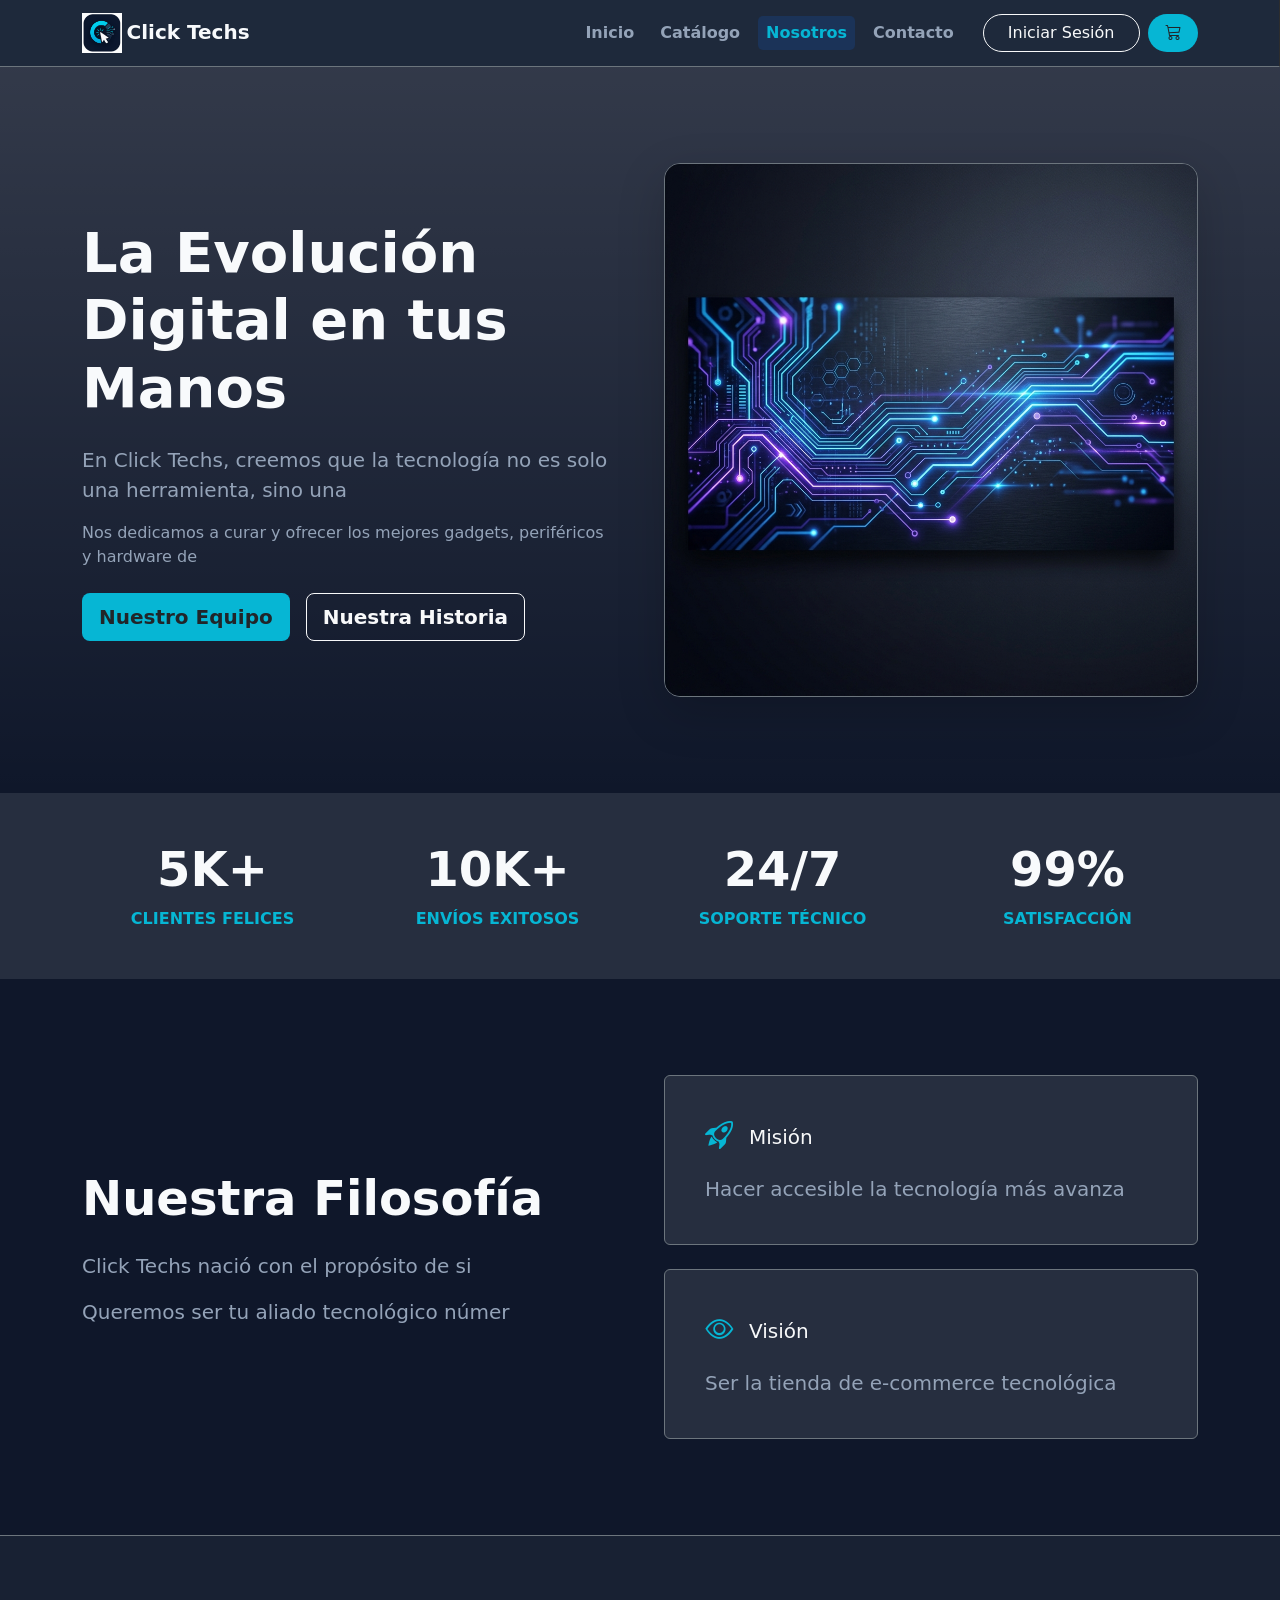
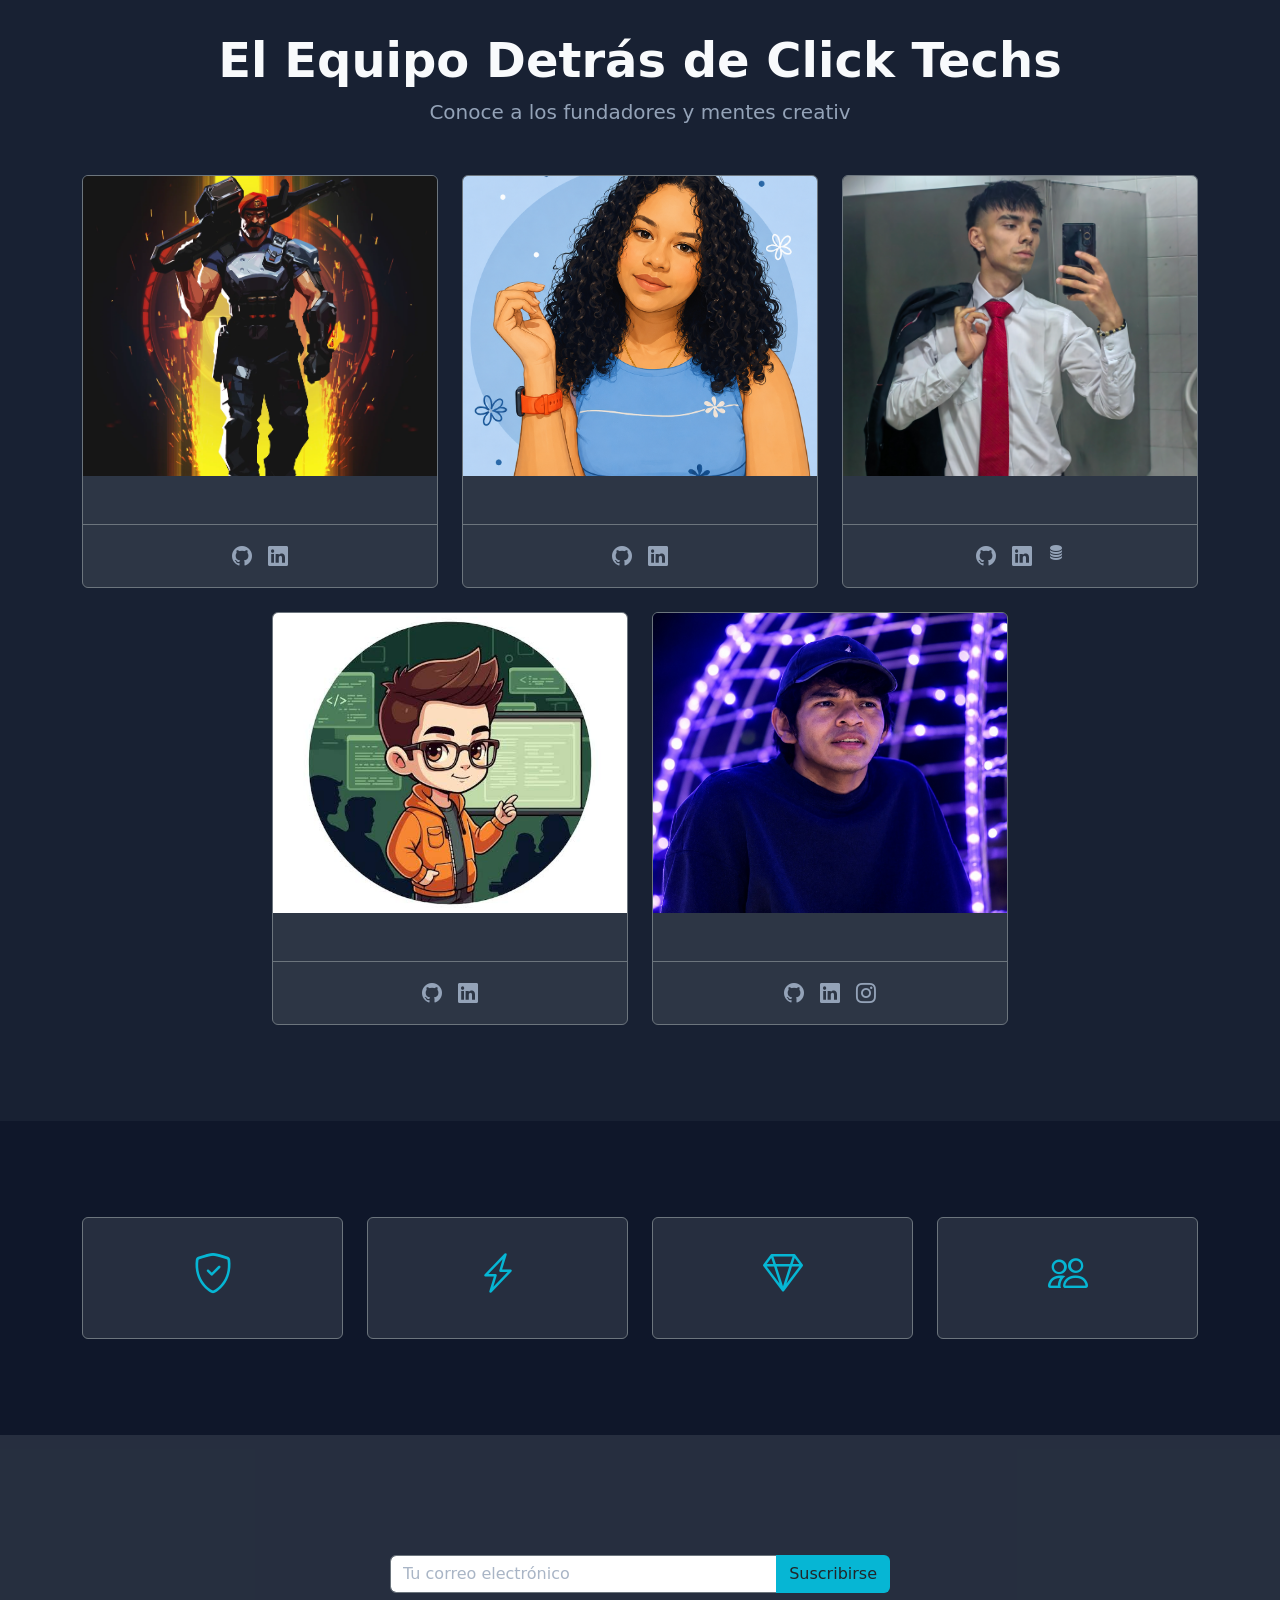
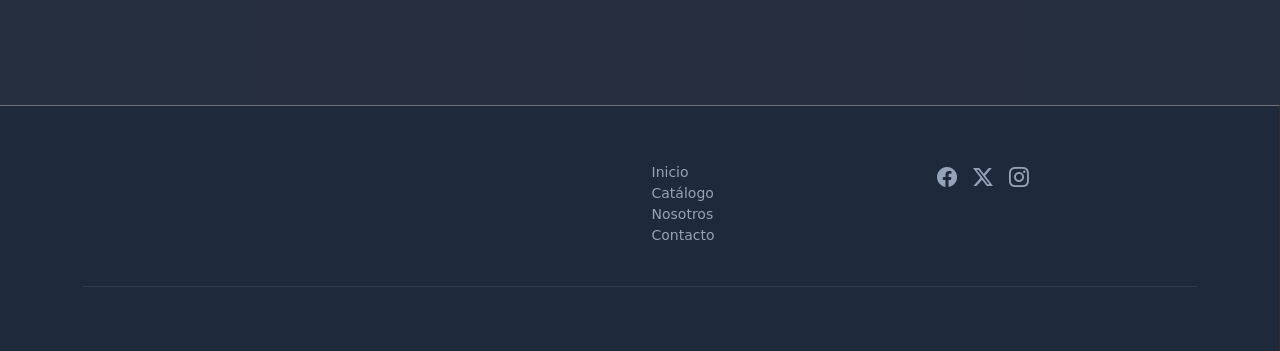
==== html/about/index.html @ bcb23ecb "Merge branch 'main' into sprint-10 and resolve conflicts" ====
<!DOCTYPE html>
<html lang="es">
<head>
  <meta charset="UTF-8">
  <meta name="viewport" content="width=device-width, initial-scale=1.0">
  <title>Nosotros | Click Techs</title>
  

  <link href="https://cdn.jsdelivr.net/npm/bootstrap@5.3.3/dist/css/bootstrap.min.css" rel="stylesheet">
  
  <link href="https://cdn.jsdelivr.net/npm/bootstrap-icons@1.11.3/font/bootstrap-icons.min.css" rel="stylesheet">

  <link rel="stylesheet" href="../../css/styles.css">
  <link rel="icon" type="image/x-icon" href="../../img/icon/icono.ico">
</head>
<body class="d-flex flex-column min-vh-100">

  <nav class="navbar navbar-custom navbar-expand-lg border-bottom border-secondary sticky-top">
    <div class="container">
      <a class="navbar-brand fw-bold text-color-principal" href="../home/index.html">
        <img src="../../img/icono.png" alt="icono_sin_fondo" class="nav_icon">Click Techs
      </a>
      <button class="navbar-toggler bg-resaltar text-color-secundario" type="button" data-bs-toggle="collapse" data-bs-target="#navbarNav" aria-controls="navbarNav" aria-expanded="false" aria-label="Toggle navigation">
        <i class="bi bi-list text-white fs-1"></i>
        <!-- <span class="navbar-toggler-icon"></span> -->
      </button>
      <div class="collapse navbar-collapse" id="navbarNav">
        <ul class="navbar-nav ms-auto mb-2 mb-lg-0">
          <li class="nav-item">
            <a class="nav-link fw-bold " href="../home/index.html">Inicio</a>
          </li>
          <li class="nav-item">
            <a class="nav-link fw-bold " href="../catalogo/index.html">Catálogo</a>
          </li>
          <li class="nav-item">
            <a class="nav-link fw-bold  active" aria-current="page" href="../about/index.html">Nosotros</a>
          </li>
          <li class="nav-item">
            <a class="nav-link fw-bold " href="../contact/index.html">Contacto</a>
          </li>
        </ul>
        <div class="d-flex ms-lg-3">
          <a href="../login/index.html" class="btn btn-outline-light rounded-pill px-4 me-2">Iniciar Sesión</a>
          <a href="../catalogo/index.html" class="btn bg-resaltar fw-bold rounded-pill px-3" aria-label="Carrito de compras" title="Catálogo"><i class="bi bi-cart3"></i></a>
        </div>
      </div>
    </div>
  </nav>
  <section class="py-5 bg-secundario bg-gradient">
    <div class="container my-5">
      <div class="row align-items-center g-5">
        <div class="col-lg-6">
          <h1 class="display-4 fw-bold mb-4">La Evolución Digital en tus Manos</h1>
          <p class="lead text-color-alternativo">En Click Techs, creemos que la tecnología no es solo una herramienta, sino una forma de impulsar tu potencial al máximo.</p>
          <p class="text-color-alternativo">Nos dedicamos a curar y ofrecer los mejores gadgets, periféricos y hardware de alto rendimiento para que cada clic cuente.</p>
          <div class="d-flex gap-3 mt-4">
            <a href="#equipo" class="btn bg-resaltar btn-lg fw-semibold">Nuestro Equipo</a>
            <a href="#historia" class="btn btn-outline-light btn-lg fw-semibold">Nuestra Historia</a>
          </div>
        </div>
        <div class="col-lg-6">
          <img src="../../img/hero.png" alt="Click Techs Banner" class="img-fluid rounded-4 shadow-lg border border-secondary">
        </div>
      </div>
    </div>
  </section>
  <section class="py-5 bg-secondary bg-opacity-25 border-y border-secondary">
    <div class="container">
      <div class="row g-4 text-center">
        <div class="col-6 col-md-3">
          <h2 class="fw-bold display-5">5K+</h2>
          <p class="text-color-resaltar fw-semibold text-uppercase mb-0">Clientes Felices</p>
        </div>
        <div class="col-6 col-md-3">
          <h2 class="fw-bold display-5">10K+</h2>
          <p class="text-color-resaltar fw-semibold text-uppercase mb-0">Envíos Exitosos</p>
        </div>
        <div class="col-6 col-md-3">
          <h2 class="fw-bold display-5">24/7</h2>
          <p class="text-color-resaltar fw-semibold text-uppercase mb-0">Soporte Técnico</p>
        </div>
        <div class="col-6 col-md-3">
          <h2 class="fw-bold display-5">99%</h2>
          <p class="text-color-resaltar fw-semibold text-uppercase mb-0">Satisfacción</p>
        </div>
      </div>
    </div>
  </section>
  <section id="historia" class="py-5">
    <div class="container my-5">
      <div class="row g-5 align-items-center">
        <div class="col-lg-6">
          <h2 class="display-5 fw-bold mb-4">Nuestra Filosofía</h2>
          <p class="text-color-alternativo fs-5">Click Techs nació con el propósito de simplificar la búsqueda de gadgets y periféricos de alto nivel. Analizamos, testeamos y seleccionamos cada uno de los productos de nuestro catálogo para asegurar que cumplan con los estándares que un verdadero entusiasta de la tecnología merece.</p>
          <p class="text-color-alternativo fs-5">Queremos ser tu aliado tecnológico número uno, trayéndote las innovaciones más recientes directamente a tu puerta.</p>
        </div>
        <div class="col-lg-6">
          <div class="row g-4">
            <div class="col-12">
              <div class="card bg-secondary bg-opacity-25 text-light border-secondary p-4">
                <div class="card-body">
                  <div class="d-flex align-items-center mb-3">
                    <i class="bi bi-rocket-takeoff text-color-resaltar fs-3 me-3"></i>
                    <h3 class="card-title h5 mb-0">Misión</h3>
                  </div>
                  <p class="card-text text-color-alternativo fs-5">Hacer accesible la tecnología más avanzada y de alto rendimiento a todos los creadores, entusiastas y profesionales del entorno digital, garantizando calidad excepcional.</p>
                </div>
              </div>
            </div>
            <div class="col-12">
              <div class="card bg-secondary bg-opacity-25 text-light border-secondary p-4">
                <div class="card-body">
                  <div class="d-flex align-items-center mb-3">
                    <i class="bi bi-eye text-color-resaltar fs-3 me-3"></i>
                    <h3 class="card-title h5 mb-0">Visión</h3>
                  </div>
                  <p class="card-text text-color-alternativo fs-5">Ser la tienda de e-commerce tecnológica líder en innovación, reconocida por nuestra curaduría de productos premium y un excelente servicio al cliente.</p>
                </div>
              </div>
            </div>
          </div>
        </div>
      </div>
    </div>
  </section>
  <section id="equipo" class="py-5 bg-secondary bg-opacity-10 border-top border-secondary">
    <div class="container my-5">
      <div class="text-center mb-5">
        <h2 class="display-5 fw-bold">El Equipo Detrás de Click Techs</h2>
        <p class="text-color-alternativo fs-5">Conoce a los fundadores y mentes creativas del proyecto.</p>
      </div>

      <div class="row g-4 justify-content-center">
        <div class="col-md-4">
          <div class="card bg-secondary bg-opacity-25 text-light border-secondary h-100 text-center">
            <img src="../../img/brim.webp" alt="Luis Guillermo Imbachi" class="card-img-top img-fluid" style="height: 300px; object-fit: cover;">
            <div class="card-body">
              <h3 class="card-title h5 fw-bold">Luis Guillermo Imbachi</h3>
              <p class="card-text text-color-resaltar text-uppercase small fw-semibold">FUNDADOR</p>
              <p class="card-text text-color-alternativo">Desarrollador Full Stack apasionado por el hardware de alto rendimiento y la creación de experiencias web fluidas y optimizadas.</p>
            </div>
            <div class="card-footer border-secondary bg-transparent py-3">
              <div class="d-flex justify-content-center gap-3">
                <a target="_blank" href="https://github.com/Luis2612" class="text-color-alternativo"><i class="bi bi-github fs-5"></i></a>
                <a target="_blank" href="https://www.linkedin.com/in/luis-imbachi" class="text-color-alternativo"><i class="bi bi-linkedin fs-5"></i></a>
              </div>
            </div>
          </div>
        </div>
        <div class="col-md-4">
          <div class="card bg-secondary bg-opacity-25 text-light border-secondary h-100 text-center">
            <img src="../../img/lina-gallardo-img.png" alt="Lina Gallardo Desarrolladora" class="card-img-top img-fluid" style="height: 300px; object-fit: cover;">
            <div class="card-body">
              <h3 class="card-title h5 fw-bold">Lina Gallardo Corrales</h3>
              <p class="card-text text-color-resaltar text-uppercase small fw-semibold">FUNDADOR</p>
              <p class="card-text text-color-alternativo">Ingeniera de Sistemas especializada en desarrollo Backend, apasionada por crear soluciones que generen impacto.</p>
            </div>
            <div class="card-footer border-secondary bg-transparent py-3">
              <div class="d-flex justify-content-center gap-3">
                <a target="_blank" href="https://github.com/linamgallardoc3-spec" class="text-color-alternativo"><i class="bi bi-github fs-5"></i></a>
                <a target="_blank" href="https://www.linkedin.com/in/lina-maria-gallardo-corrales-ing-sistemas/" class="text-color-alternativo"><i class="bi bi-linkedin fs-5"></i></a>
              </div>
            </div>
          </div>
        </div>
        <div class="col-md-4 justify-content-center">
            <div
              class="card bg-secondary bg-opacity-25 text-light border-secondary h-100 text-center"
            >
              <img
                src="../../img/julinene.jpg"
                alt="Julian Santiago Gonzalez Malpica"
                class="card-img-top img-fluid"
                style="height: 300px; object-fit: cover"
              />
              <div class="card-body">
                <h3 class="card-title h5 fw-bold">
                  Julian Santiago Gonzalez Malpica
                </h3>
                <p
                  class="card-text text-color-resaltar text-uppercase small fw-semibold"
                >
                  FUNDADOR
                </p>
                <p class="card-text text-color-alternativo">
                  Ingeniero con enfasis en ciencias de Computacion.
                </p>
              </div>

              <div class="card-footer border-secondary bg-transparent py-3">
                <div class="d-flex justify-content-center gap-3">
                  <a
                    target="_blank" href="https://github.com/julian-up"
                    class="text-color-alternativo"
                    target="_blank"
                    ><i class="bi bi-github fs-5"></i
                  ></a>
                  <a
                    target="_blank" href="https://www.linkedin.com/in/julian-santiago-gonzalez-malpica-99852b300/"
                    class="text-color-alternativo"
                    target="_blank"
                    ><i class="bi bi-linkedin fs-5"></i
                  ></a>
                  <a
                    target="_blank" href="https://rpubs.com/JulianMalpica"
                    class="text-color-alternativo"
                    target="_blank"
                    ><i class="bi bi-database-fill"></i
                  ></a>
                </div>
              </div>
            </div>
          </div>
        <div class="col-md-4">
          <div class="card bg-secondary bg-opacity-25 text-light border-secondary h-100 text-center">
            <img src="../../img/diego-fonseca.jpg" alt="Diego Ivan Fonseca Conde" class="card-img-top img-fluid" style="height: 300px; object-fit: cover;">
            <div class="card-body">
              <h3 class="card-title h5 fw-bold">Diego Ivan Fonseca Conde</h3>
              <p class="card-text text-color-resaltar text-uppercase small fw-semibold">FUNDADOR</p>
              <p class="card-text text-color-alternativo">Desarrollador Backend Java especializado en software de alta calidad con sólida base en Python y tecnologías web. Destaco por mi enfoque colaborativo, comunicación efectiva y orientación a resultados.</p>
            </div>
            <div class="card-footer border-secondary bg-transparent py-3">
              <div class="d-flex justify-content-center gap-3">
                <a target="_blank" href="https://difctechnology.github.io/diego-fonseca-portafolio/" class="text-color-alternativo"><i class="bi bi-github fs-5"></i></a>
                <a target="_blank" href="https://www.linkedin.com/in/diego-fonseca-backend-developer" class="text-color-alternativo"><i class="bi bi-linkedin fs-5"></i></a>
              </div>
            </div>
          </div>
        </div>
        <div class="col-md-4">
          <div class="card bg-secondary bg-opacity-25 text-light border-secondary h-100 text-center">
            <img src="../../img/ManuelFr.jpeg" alt="Manuel Caballero Escobar" class="card-img-top img-fluid" style="height: 300px; object-fit: cover;">
            <div class="card-body">
              <h3 class="card-title h5 fw-bold">Manuel F. Caballero Escobar</h3>
              <p class="card-text text-color-resaltar text-uppercase small fw-semibold">FUNDADOR</p>
              <p class="card-text text-color-alternativo">Full Stack Developer apasionado por construir productos completos, desde la base de datos hasta el último pixel en pantalla. Me gusta resolver problemas y aprender tecnologías nuevas.</p>
            </div>
            <div class="card-footer border-secondary bg-transparent py-3">
              <div class="d-flex justify-content-center gap-3">
                <a target="_blank" href="https://github.com/manuelcaballero-dev" class="text-color-alternativo"><i class="bi bi-github fs-5"></i></a>
                <a target="_blank" href="https://www.linkedin.com/in/manuel-caballero-fullstack-developer/" class="text-color-alternativo"><i class="bi bi-linkedin fs-5"></i></a>
                <a target="_blank" href="https://www.instagram.com/manuelcaballero_autor" class="text-color-alternativo"><i class="bi bi-instagram fs-5"></i></a>
              </div>
            </div>
          </div>
        </div>
      </div>
    </div>
  </section>
  <section class="py-5">
    <div class="container my-5">
      <div class="text-center mb-5">
        <h2 class="display-5 fw-bold">Nuestros Valores</h2>
        <p class="text-color-alternativo">Los principios que guían cada uno de nuestros envíos y decisiones.</p>
      </div>
      <div class="row g-4">
        <div class="col-md-3 col-sm-6">
          <div class="card bg-secondary bg-opacity-25 text-light border-secondary text-center p-3 h-100">
            <div class="card-body">
              <i class="bi bi-shield-check text-color-resaltar display-6 mb-3"></i>
              <h4 class="card-title h5">Integridad</h4>
              <p class="card-text text-color-alternativo small">Transparencia absoluta en descripciones, stock y transacciones.</p>
            </div>
          </div>
        </div>
        <div class="col-md-3 col-sm-6">
          <div class="card bg-secondary bg-opacity-25 text-light border-secondary text-center p-3 h-100">
            <div class="card-body">
              <i class="bi bi-lightning-charge text-color-resaltar display-6 mb-3"></i>
              <h4 class="card-title h5">Innovación</h4>
              <p class="card-text text-color-alternativo small">Búsqueda constante de las últimas tendencias mundiales.</p>
            </div>
          </div>
        </div>
        <div class="col-md-3 col-sm-6">
          <div class="card bg-secondary bg-opacity-25 text-light border-secondary text-center p-3 h-100">
            <div class="card-body">
              <i class="bi bi-gem text-color-resaltar display-6 mb-3"></i>
              <h4 class="card-title h5">Calidad</h4>
              <p class="card-text text-color-alternativo small">Productos certificados con rendimiento garantizado.</p>
            </div>
          </div>
        </div>
        <div class="col-md-3 col-sm-6">
          <div class="card bg-secondary bg-opacity-25 text-light border-secondary text-center p-3 h-100">
            <div class="card-body">
              <i class="bi bi-people text-color-resaltar display-6 mb-3"></i>
              <h4 class="card-title h5">Comunidad</h4>
              <p class="card-text text-color-alternativo small">Conectamos y crecemos escuchando a nuestros usuarios.</p>
            </div>
          </div>
        </div>
      </div>
    </div>
  </section>
  <section id="contacto" class="py-5 bg-secondary bg-opacity-25">
    <div class="container my-5 text-center">
      <div class="row justify-content-center">
        <div class="col-lg-8">
          <h2 class="display-5 fw-bold mb-3">Únete al Club Click Techs</h2>
          <p class="lead text-color-alternativo mb-4">Suscríbete a nuestro boletín para recibir noticias sobre lanzamientos y promociones exclusivas.</p>
          <div class="input-group mb-3 mx-auto" style="max-width: 500px;">
            <input type="email" class="form-control bg-ternary border-secondary" placeholder="Tu correo electrónico" aria-label="Tu correo electrónico">
            <button class="btn bg-resaltar" type="button">Suscribirse</button>
          </div>
        </div>
      </div>
    </div>
  </section>
  <footer class="footer footer-custom text-color-alternativo py-5 border-top border-secondary mt-auto">
    <div class="container">
      <div class="row g-4 mb-4">
        <div class="col-md-6">
          <h5 class="text-color-resaltar fw-bold">Click Techs</h5>
          <p class="small text-color-alternativo">Tu destino definitivo para periféricos y gadgets de alto rendimiento. Diseñado para potenciar tu vida digital.</p>
        </div>
        <div class="col-md-3">
          <h5 class="text-color-resaltar fw-bold">Enlaces Rápidos</h5>
          <ul class="list-unstyled small">
            <li><a href="../home/index.html" class="text-color-alternativo text-decoration-none">Inicio</a></li>
            <li><a href="../catalogo/index.html" class="text-color-alternativo text-decoration-none">Catálogo</a></li>
            <li><a href="../about/index.html" class="text-color-alternativo text-decoration-none">Nosotros</a></li>
            <li><a href="../contact/index.html" class="text-color-alternativo text-decoration-none">Contacto</a></li>
          </ul>
        </div>
        <div class="col-md-3">
          <h5 class="text-color-resaltar fw-bold">Redes Sociales</h5>
          <div class="d-flex gap-3 mt-2">
            <a href="#" class="text-color-alternativo"><i class="bi bi-facebook fs-5"></i></a>
            <a href="#" class="text-color-alternativo"><i class="bi bi-twitter-x fs-5"></i></a>
            <a href="#" class="text-color-alternativo"><i class="bi bi-instagram fs-5"></i></a>
          </div>
        </div>
      </div>
      <hr class="border-secondary">
      <div class="row align-items-center">
        <div class="col-md-6 text-center text-md-start">
          <p class="small mb-0">&copy; 2026 Click Techs. Todos los derechos reservados.</p>
        </div>
        <div class="col-md-6 text-center text-md-end">
          <p class="small mb-0">Desarrollado por Luis Guillermo Imbachi Peña, Lina Gallardo Corrales, Julian Santiago Gonzalez Malpica, Diego Ivan Fonseca Conde y Manuel F. Caballero Escobar</p>
        </div>
      </div>
    </div>
  </footer>
  <script src="https://cdn.jsdelivr.net/npm/bootstrap@5.3.3/dist/js/bootstrap.bundle.min.js"></script>
  <script src="../../js/script.js"></script>
</body>
</html>
---- css/styles.css ----
*{
    box-sizing: border-box;
    margin: 0;
    padding: 0;
}

body{
    background: #0F172A !important;
    color: #F8FAFC !important;
}

.nav_icon {
    max-width: 40px;
    margin-right: 5px;
}

.form-control:focus, .form-select:focus {
  border-color: #00f2fe;
  box-shadow: 0 0 10px rgba(0, 242, 254, 0.25);
  background-color: #0b0b0b !important;
}

.auth-card {
  background: rgba(0, 0, 0, 0.6);
  backdrop-filter: blur(10px);
  border: 1px solid rgba(255, 255, 255, 0.1);
}

.auth-card a:hover {
  text-decoration: underline !important;
}

.auth-link {
  cursor: pointer;
  position: relative;
  z-index: 5;
}

.navbar-custom, .footer-custom{
    background: #1E293B !important;
    border-right: 1px solid #2d2d2d !important;
}
.navbar-custom .nav-link{
    color: #94A3B8;
    margin: 5px;
    padding: 5px;
    border-radius: 5px;
    transition: all 0.2s ease;
}

.navbar-custom .nav-link:hover,
.navbar-custom .nav-link.active{
    color: #F8FAFC;
    background: rgba(13, 110, 253, 0.15);
}

.navbar-custom .nav-link.active{
    color: #06B6D4;
}

/* //Color de texto resaltado */

.text-color-resaltar{
    color: #06b6d4 !important;
}
.text-color-alternativo{
    color: #94a3b8 !important;
}
.text-color-principal{
    color: #f8fafc !important;
}
.text-color-secundario{
    color: #1E293B !important;
}
/* Cambiar el color de fondo del input buscar */
input[type="text"]::placeholder,
input[type="number"]::placeholder,
input[type="email"]::placeholder,
textarea::placeholder{
    color: #94A3B8 !important;
    opacity: 0.8 !important;
}

/*cambiar color de fondo inputs*/

.bg-secundario{
    background-color: #0F172A !important;
}
.bg-secundario-suave{
    background-color: #1E293B !important;
}
.bg-resaltar{
    background-color: #06B6D4 !important;
}

/* Tarjetas de producto - Tienda */

.card-producto {
    background: #1E293B;
    border: 1px solid #2d2d2d;
    transition: transform 0.3s ease, border-color 0.3s ease, box-shadow 0.3s ease;
}

.card-producto:hover {
    transform: translateY(-6px);
    border-color: #06B6D4;
    box-shadow: 0 8px 25px rgba(6, 182, 212, 0.15);
}

.card-producto .card-body {
    background: #1E293B;
    padding: 1rem;
}

.card-producto .card-img-top {
    background-color: #F8FAFC;
    border-bottom: 1px solid #2d2d2d;
    padding: 5px;
    object-fit: contain !important;
}

#filtroCategorias .btn.active {
    background: #06B6D4;
    border-color: #06B6D4;
    color: #fff;
}

#filtroCategorias .btn:hover:not(.active) {
    background: rgba(6, 182, 212, 0.15);
    border-color: #06B6D4;
    color: #06B6D4;
}
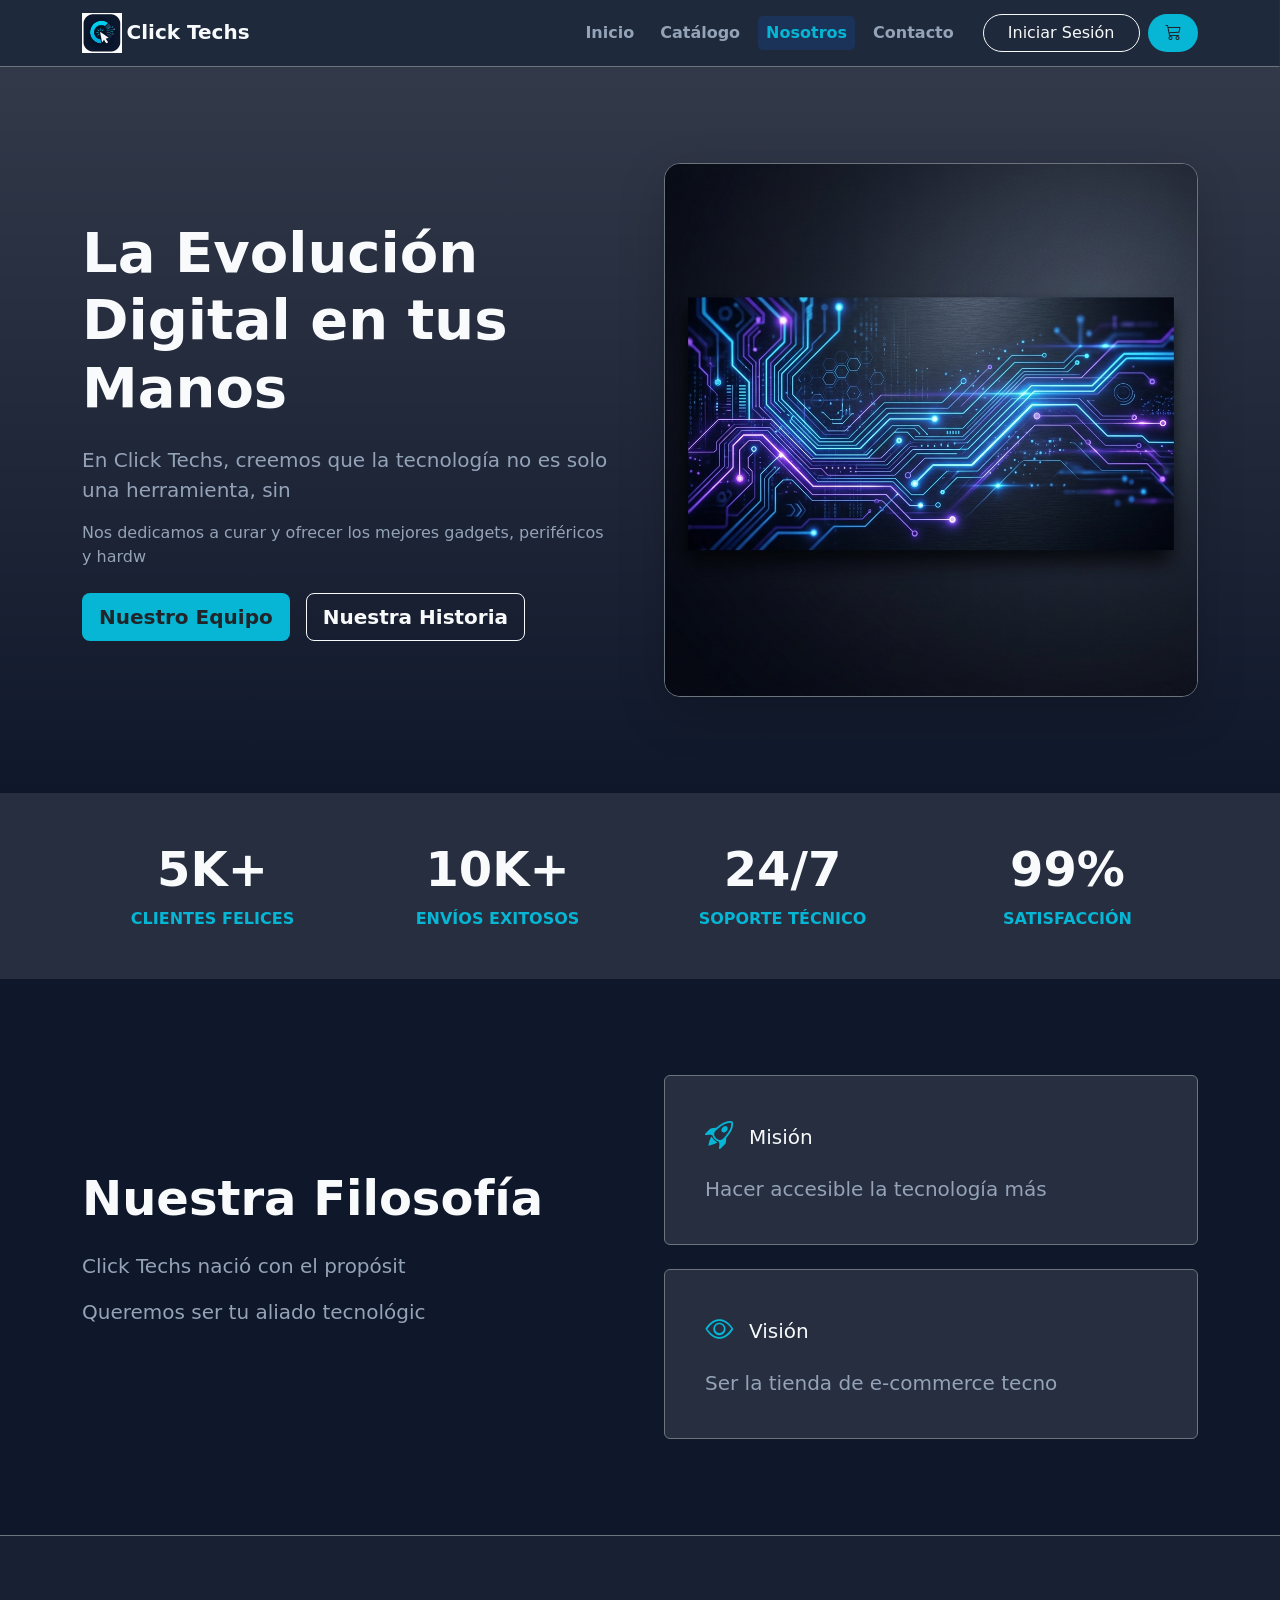
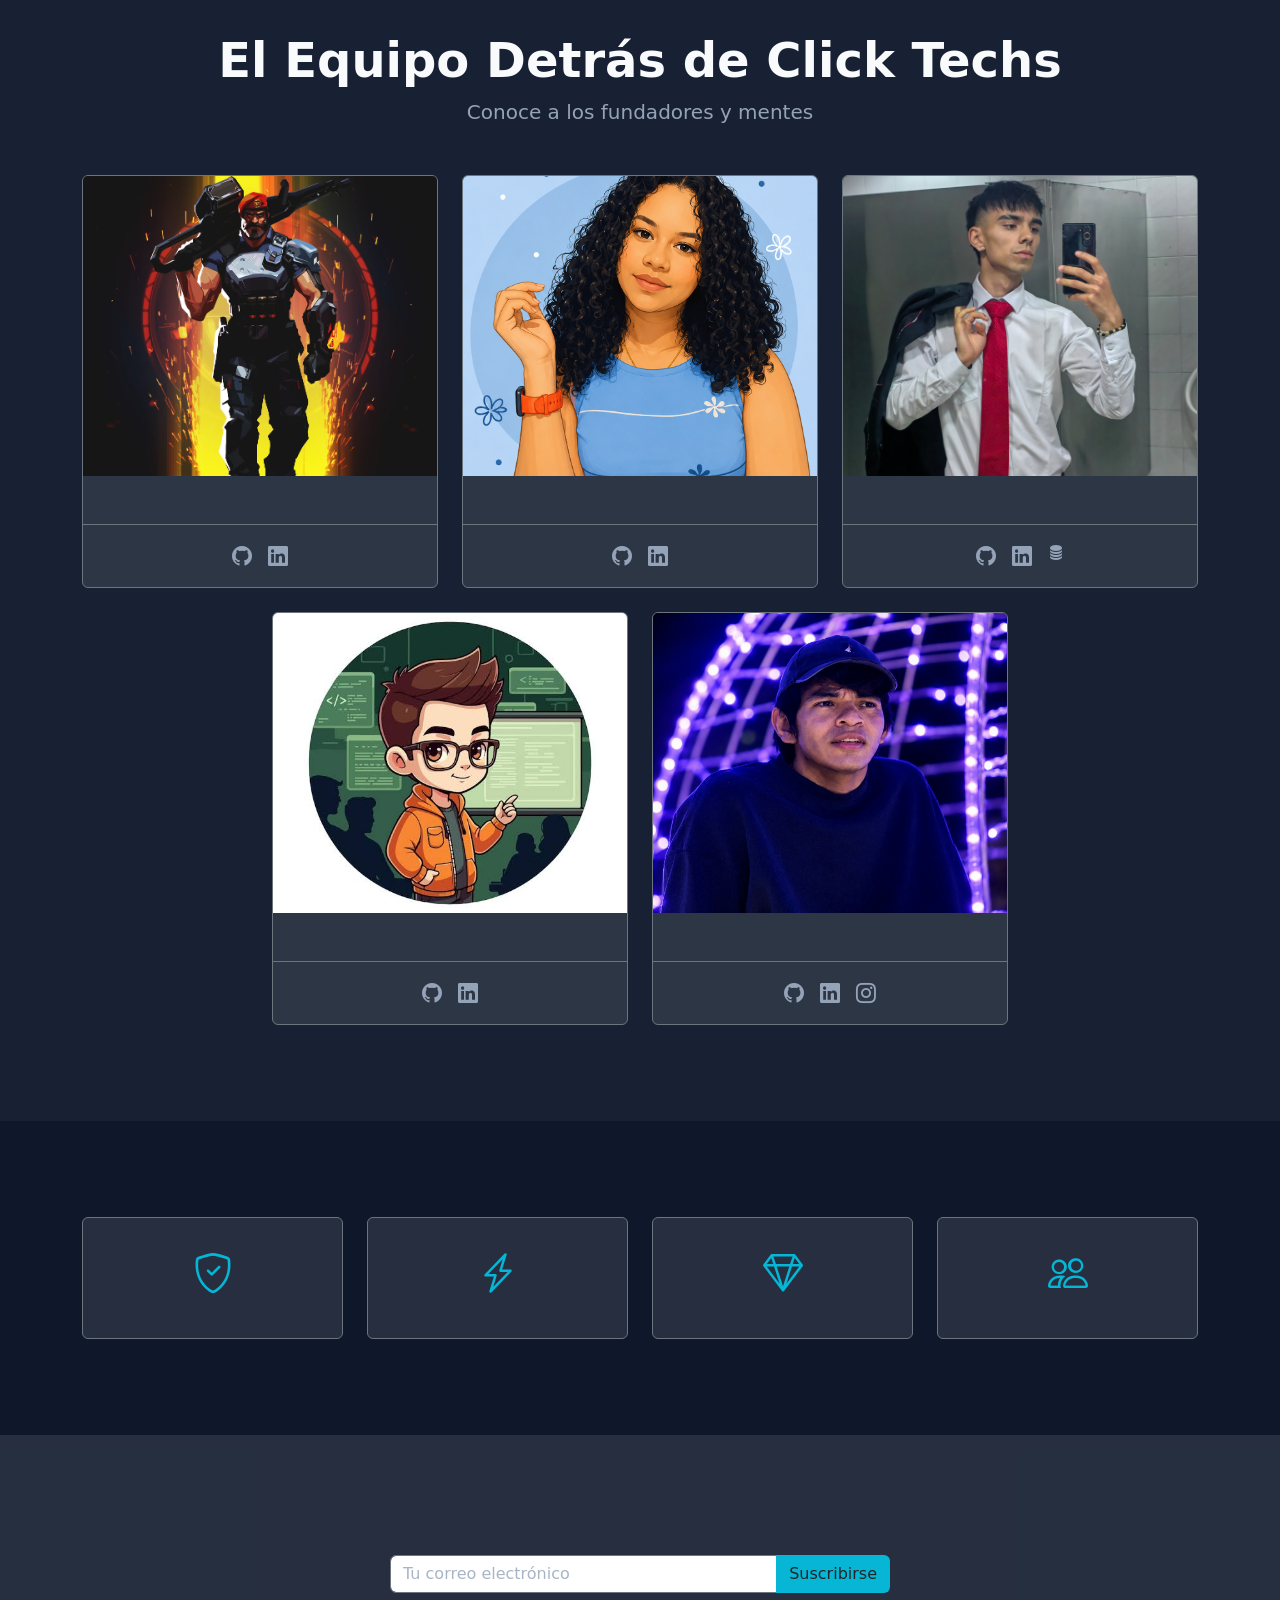
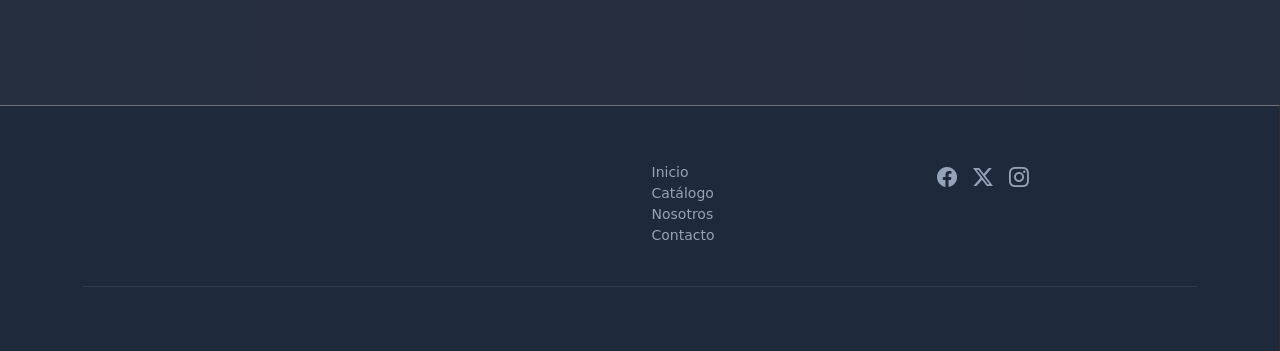
==== commit 37462245: "Merge branch 'lina' into sprint-10 and resolve navbar conflicts" ====
--- a/html/about/index.html
+++ b/html/about/index.html
@@ -41,7 +41,7 @@
         </ul>
         <div class="d-flex ms-lg-3">
           <a href="../login/index.html" class="btn btn-outline-light rounded-pill px-4 me-2">Iniciar Sesión</a>
-          <a href="../catalogo/index.html" class="btn bg-resaltar fw-bold rounded-pill px-3" aria-label="Carrito de compras" title="Catálogo"><i class="bi bi-cart3"></i></a>
+          <a href="#" class="btn bg-resaltar fw-bold rounded-pill px-3 position-relative" onclick="abrirCarrito(); return false;" aria-label="Carrito de compras" title="Carrito"><i class="bi bi-cart3"></i><span class="badge-carrito position-absolute top-0 start-100 translate-middle badge rounded-pill bg-danger d-none">0</span></a>
         </div>
       </div>
     </div>
@@ -344,6 +344,8 @@
     </div>
   </footer>
   <script src="https://cdn.jsdelivr.net/npm/bootstrap@5.3.3/dist/js/bootstrap.bundle.min.js"></script>
+  <script src="../../data/productos.js"></script>
+  <script src="../../js/carrito.js"></script>
   <script src="../../js/script.js"></script>
 </body>
 </html>
--- a/css/styles.css
+++ b/css/styles.css
@@ -130,3 +130,112 @@
     border-color: #06B6D4;
     color: #06B6D4;
 }
+
+.offcanvas-carrito {
+    background: #1E293B !important;
+    border-left: 1px solid #2d2d2d !important;
+    max-width: 420px;
+    width: 100%;
+}
+
+.offcanvas-carrito .offcanvas-header {
+    background: #0F172A;
+    padding: 1.1rem 1.25rem;
+}
+
+.carrito-item {
+    padding: 1rem 1.25rem;
+    border-bottom: 1px solid rgba(45, 45, 45, 0.6);
+    transition: background 0.2s ease;
+}
+
+.carrito-item:hover {
+    background: rgba(6, 182, 212, 0.04);
+}
+
+.carrito-item-img {
+    width: 58px;
+    height: 58px;
+    object-fit: cover;
+    border-radius: 10px;
+    background: #F8FAFC;
+    border: 1px solid #2d2d2d;
+    flex-shrink: 0;
+}
+
+.carrito-item-img-placeholder {
+    display: flex;
+    align-items: center;
+    justify-content: center;
+    background: #0F172A;
+}
+
+.controles-cantidad {
+    display: flex;
+    align-items: center;
+    border: 1px solid #2d2d2d;
+    border-radius: 8px;
+    overflow: hidden;
+}
+
+.controles-cantidad button {
+    background: transparent;
+    border: none;
+    color: #06B6D4;
+    padding: 3px 10px;
+    font-size: 1rem;
+    cursor: pointer;
+    transition: background 0.2s ease;
+    line-height: 1;
+}
+
+.controles-cantidad button:hover {
+    background: rgba(6, 182, 212, 0.18);
+}
+
+.controles-cantidad span {
+    color: #F8FAFC;
+    padding: 3px 12px;
+    font-weight: 600;
+    min-width: 32px;
+    text-align: center;
+    border-left: 1px solid #2d2d2d;
+    border-right: 1px solid #2d2d2d;
+    font-size: 0.9rem;
+}
+
+.carrito-footer {
+    background: #0F172A;
+    border-top: 1px solid #2d2d2d;
+    padding: 1.1rem 1.25rem;
+}
+
+.carrito-vacio {
+    display: flex;
+    flex-direction: column;
+    align-items: center;
+    justify-content: center;
+    height: 100%;
+    padding: 2.5rem 1.5rem;
+}
+
+.toast-carrito-container {
+    position: fixed;
+    top: 1rem;
+    right: 1rem;
+    z-index: 1090;
+}
+
+@keyframes pulseBadge {
+    0% { transform: translate(-50%, -50%) scale(1); }
+    50% { transform: translate(-50%, -50%) scale(1.35); }
+    100% { transform: translate(-50%, -50%) scale(1); }
+}
+
+.badge-carrito.pulse-badge {
+    animation: pulseBadge 0.35s ease;
+}
+
+.bg-white-img {
+    background: white;
+}
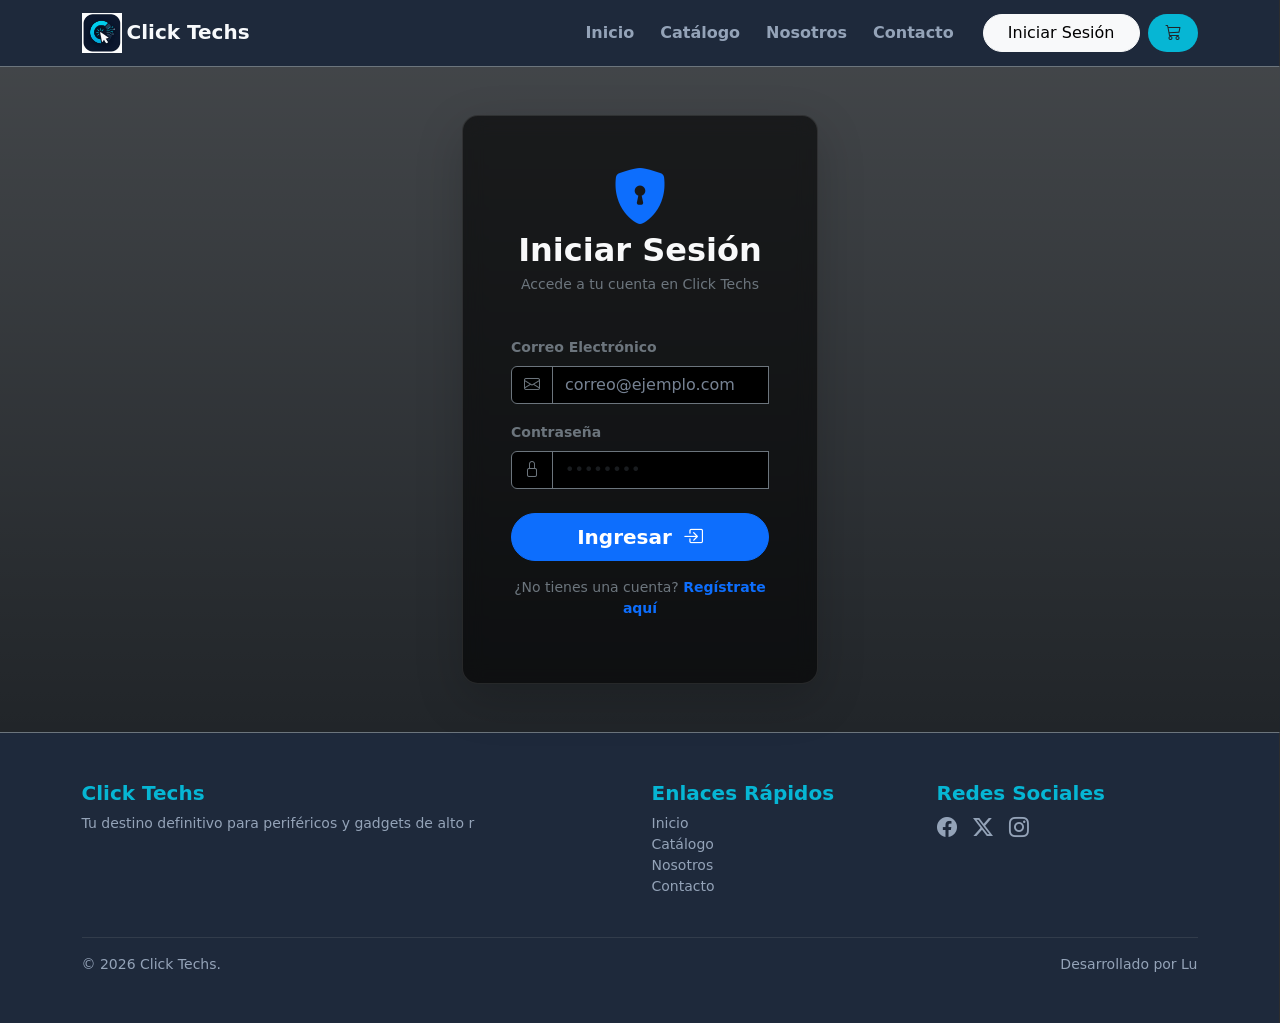
==== commit e3e0b9ed: "Integrate login and register authentication with LocalStorage and unified page routing" ====
--- a/html/about/index.html
+++ b/html/about/index.html
@@ -40,7 +40,7 @@
           </li>
         </ul>
         <div class="d-flex ms-lg-3">
-          <a href="../login/index.html" class="btn btn-outline-light rounded-pill px-4 me-2">Iniciar Sesión</a>
+          <a href="../login/index.html" id="inicioSesion" class="btn btn-outline-light rounded-pill px-4 me-2">Iniciar Sesión</a>
           <a href="#" class="btn bg-resaltar fw-bold rounded-pill px-3 position-relative" onclick="abrirCarrito(); return false;" aria-label="Carrito de compras" title="Carrito"><i class="bi bi-cart3"></i><span class="badge-carrito position-absolute top-0 start-100 translate-middle badge rounded-pill bg-danger d-none">0</span></a>
         </div>
       </div>
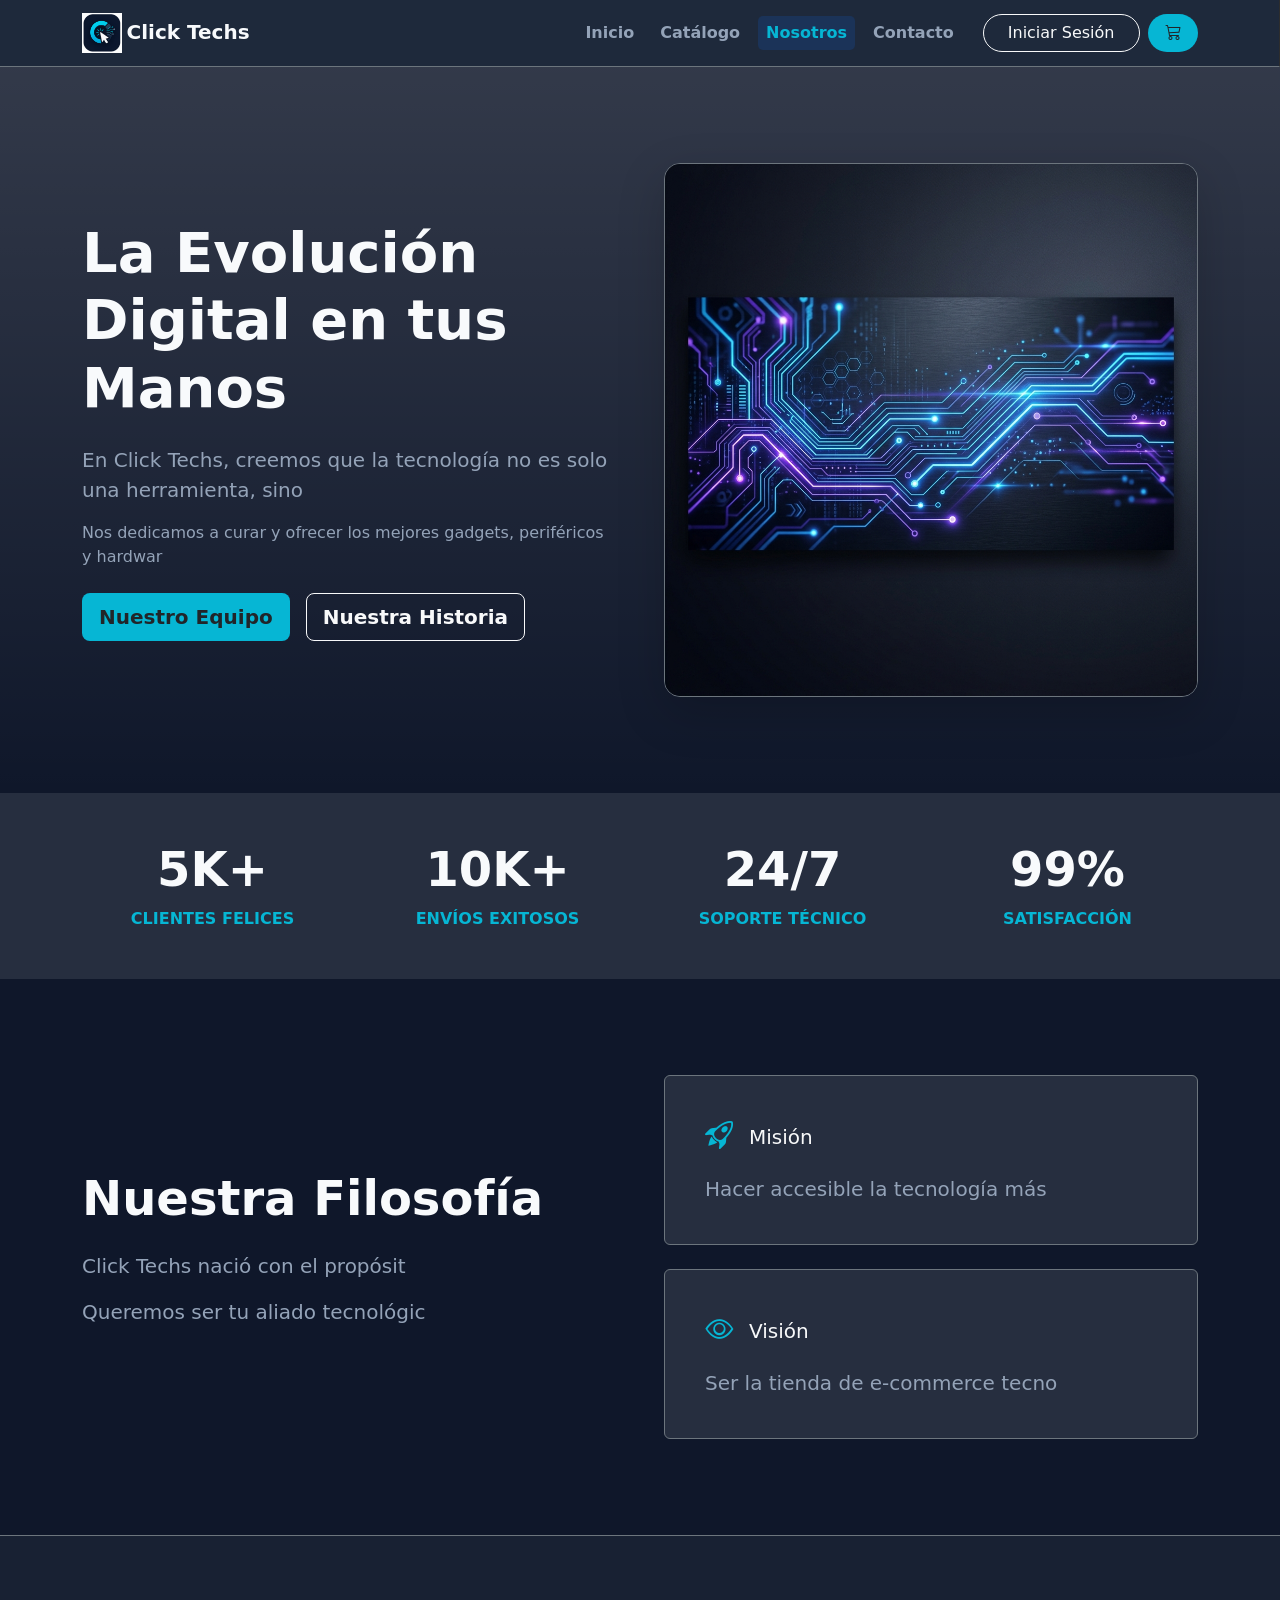
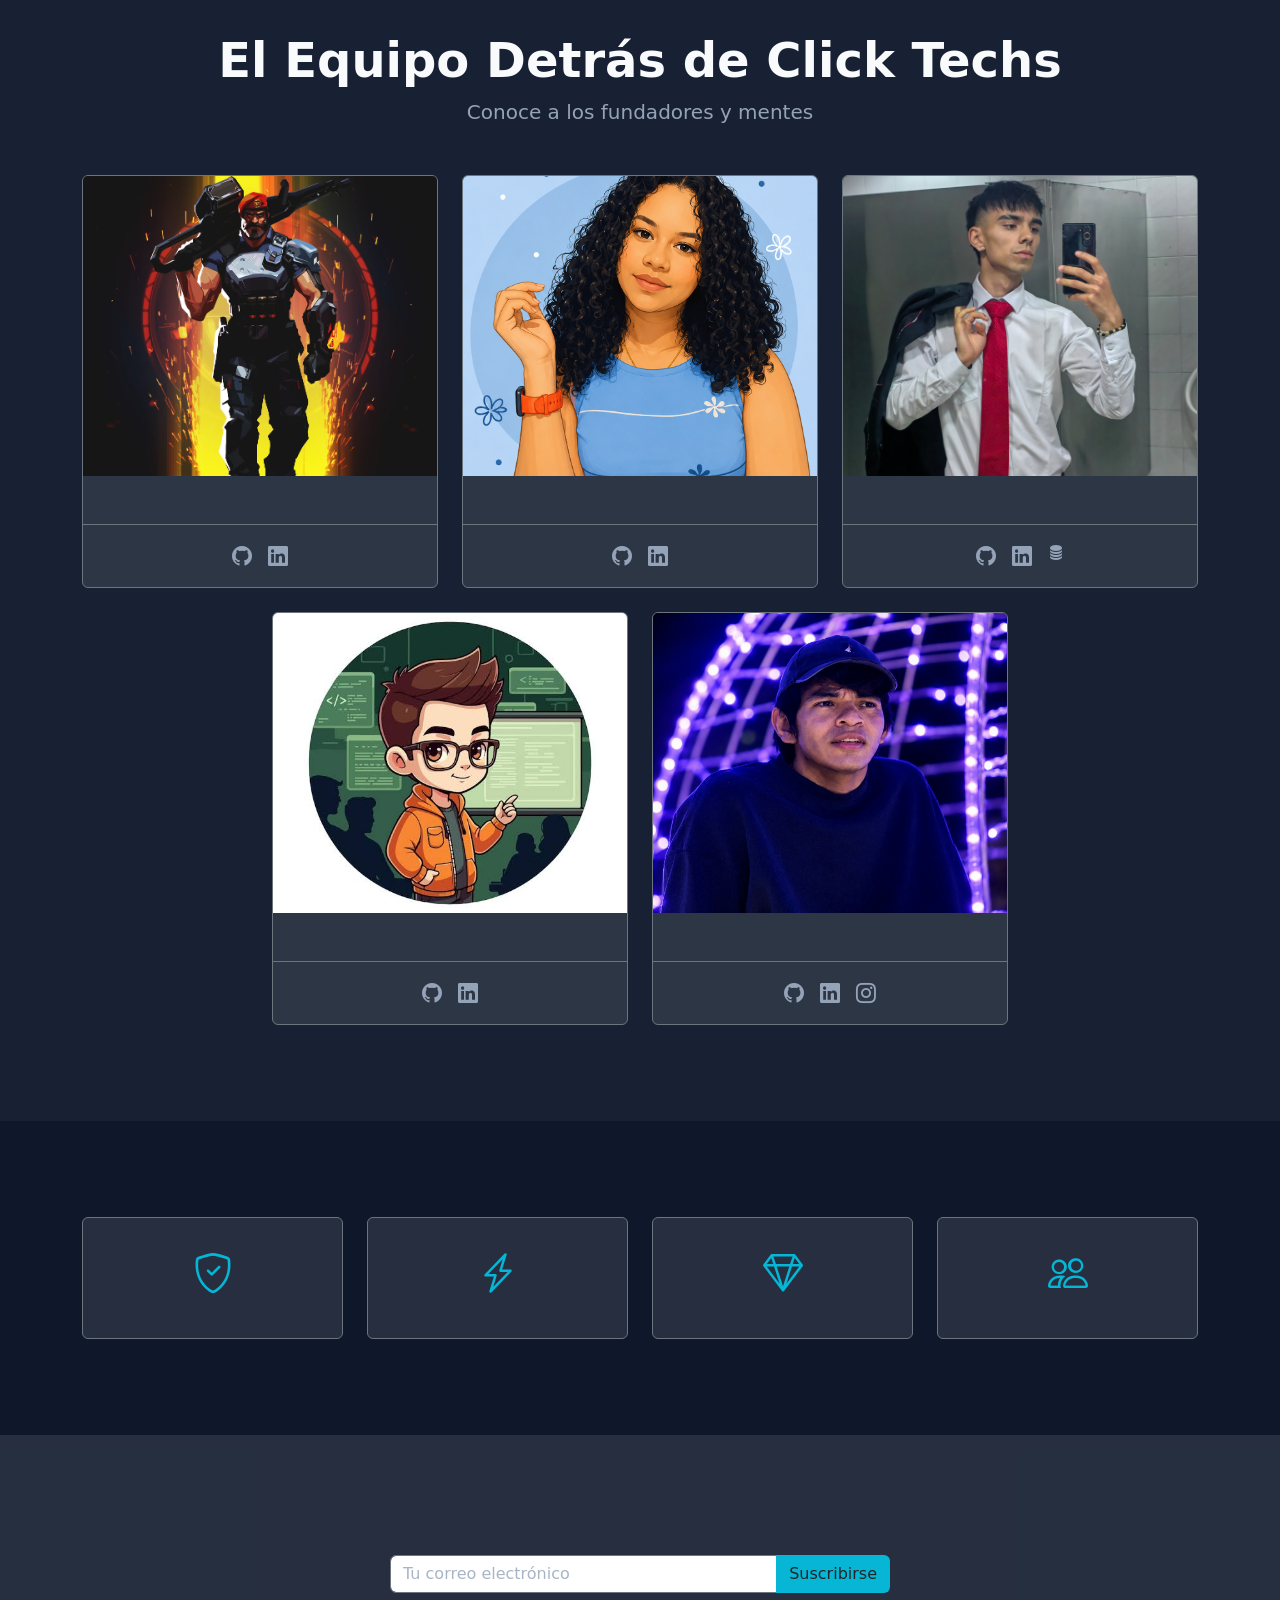
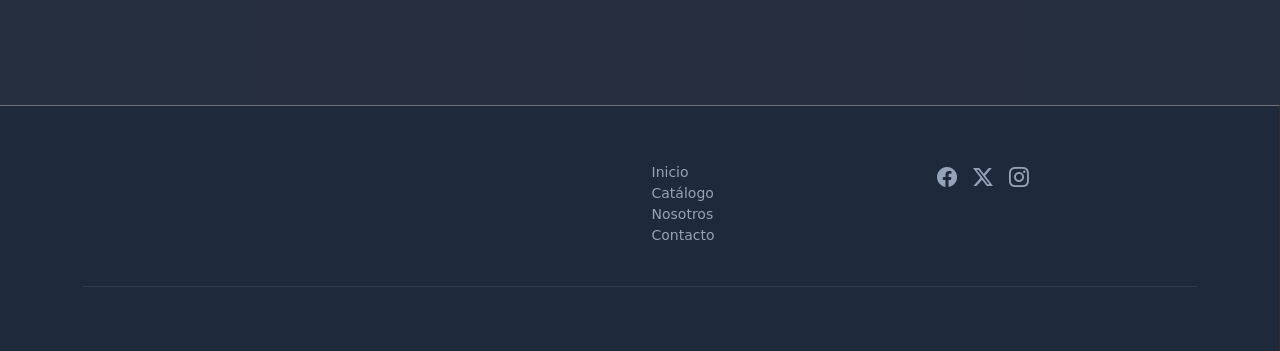
==== commit f620c382: "entrega tarea 11" ====
--- a/html/about/index.html
+++ b/html/about/index.html
@@ -39,10 +39,14 @@
             <a class="nav-link fw-bold " href="../contact/index.html">Contacto</a>
           </li>
         </ul>
-        <div class="d-flex ms-lg-3">
-          <a href="../login/index.html" id="inicioSesion" class="btn btn-outline-light rounded-pill px-4 me-2">Iniciar Sesión</a>
-          <a href="#" class="btn bg-resaltar fw-bold rounded-pill px-3 position-relative" onclick="abrirCarrito(); return false;" aria-label="Carrito de compras" title="Carrito"><i class="bi bi-cart3"></i><span class="badge-carrito position-absolute top-0 start-100 translate-middle badge rounded-pill bg-danger d-none">0</span></a>
-        </div>
+        <div class="d-flex ms-lg-3 align-items-end">
+          <div>
+            <span style="font-size:12px;" id="nombreUsuario"></span>
+            <div>
+              <a href="../login/index.html" id="inicioSesion" class="btn btn-outline-light rounded-pill px-4 me-2">Iniciar Sesión</a>
+            </div>      
+          </div>     
+            <a href="#" class="btn bg-resaltar fw-bold rounded-pill px-3 position-relative" onclick="abrirCarrito(); return false;" aria-label="Carrito de compras" title="Carrito"><i class="bi bi-cart3"></i><span class="badge-carrito position-absolute top-0 start-100 translate-middle badge rounded-pill bg-danger d-none">0</span></a>
       </div>
     </div>
   </nav>
@@ -347,5 +351,6 @@
   <script src="../../data/productos.js"></script>
   <script src="../../js/carrito.js"></script>
   <script src="../../js/script.js"></script>
+  <script src="../../js/sesion.js"></script>
 </body>
 </html>
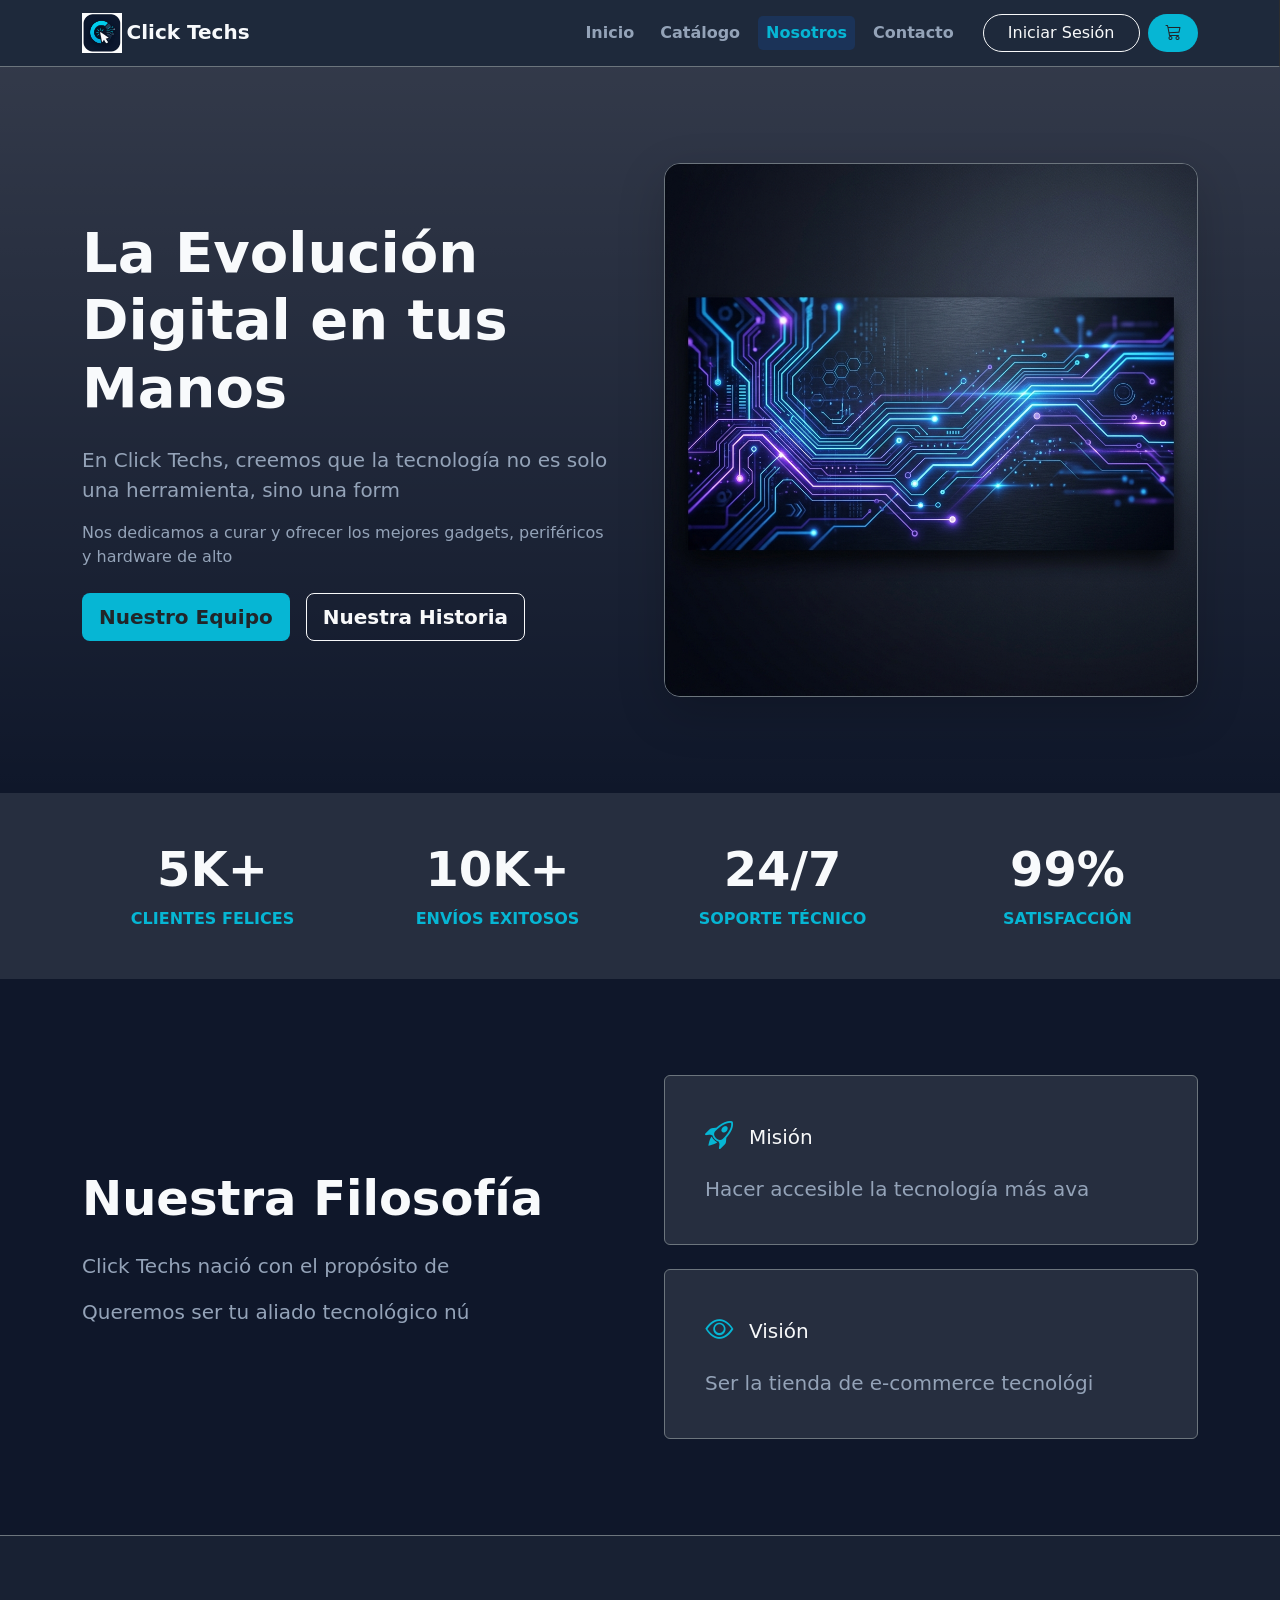
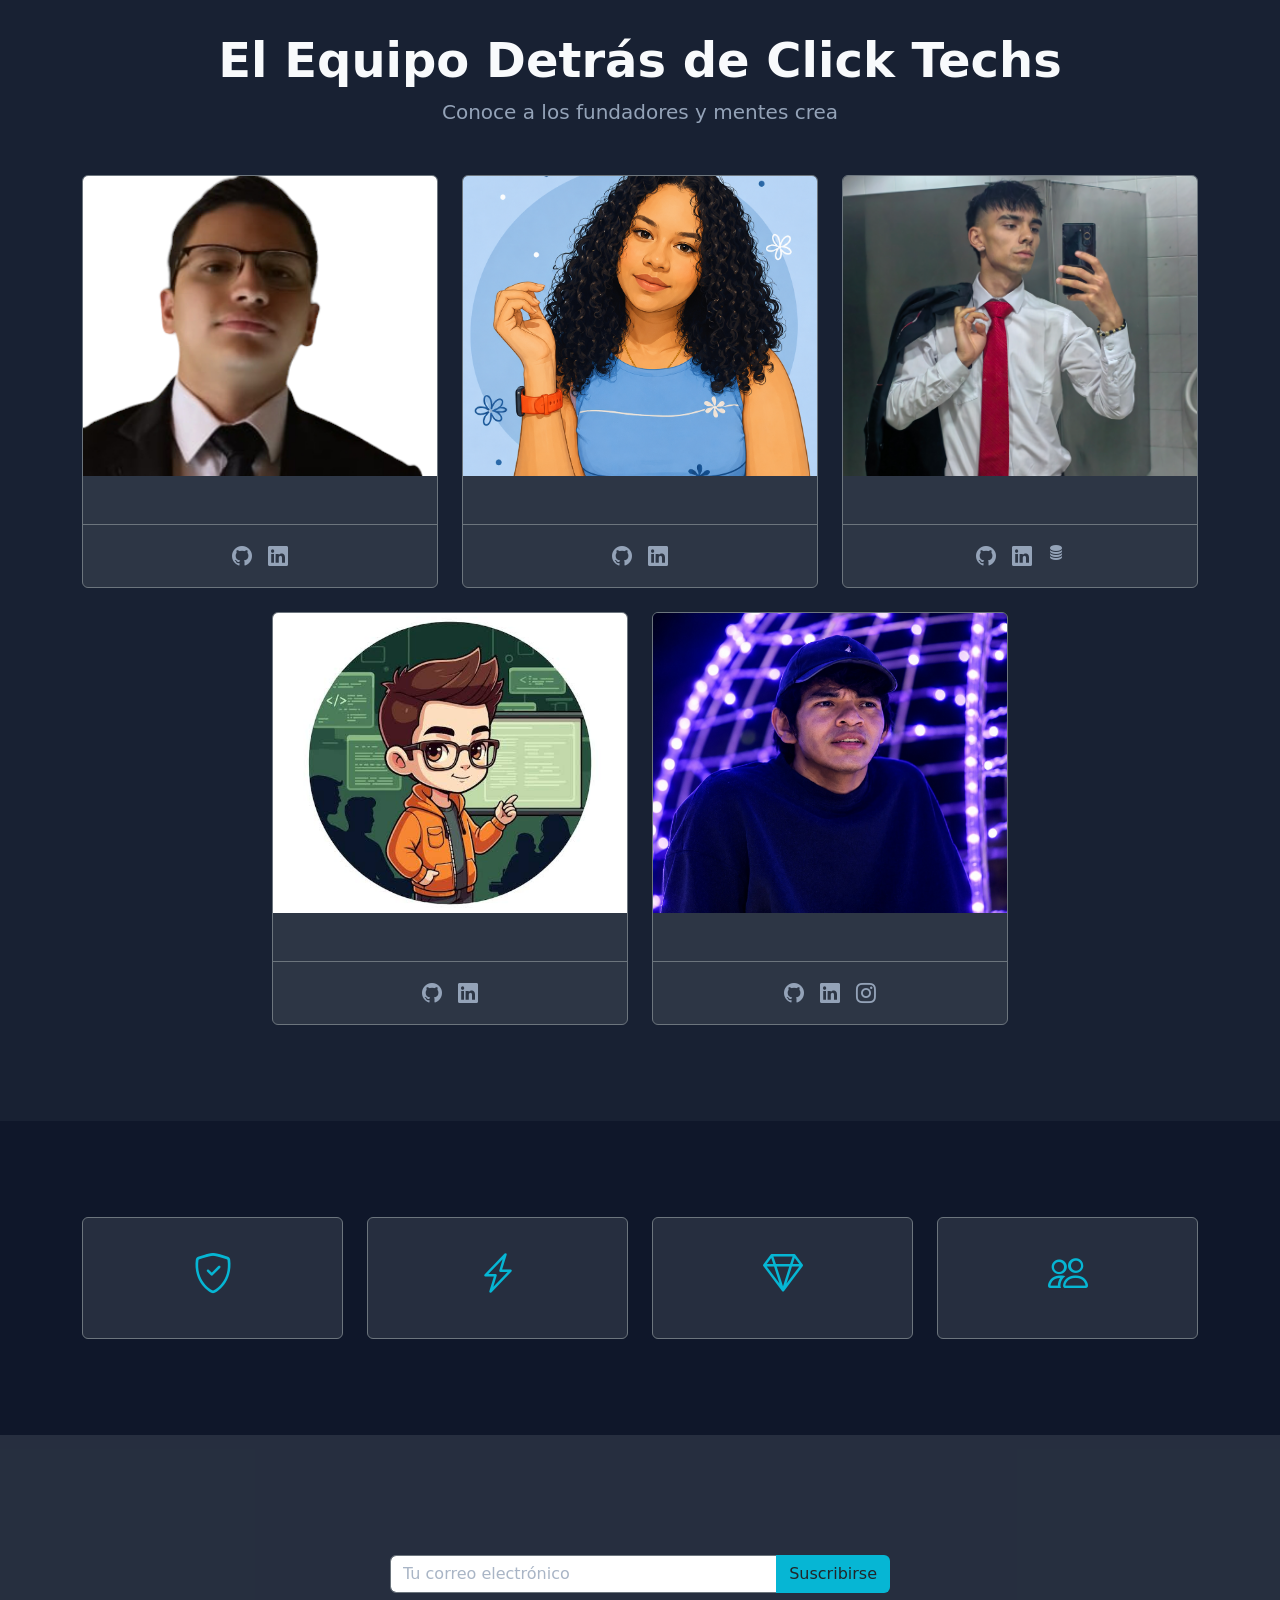
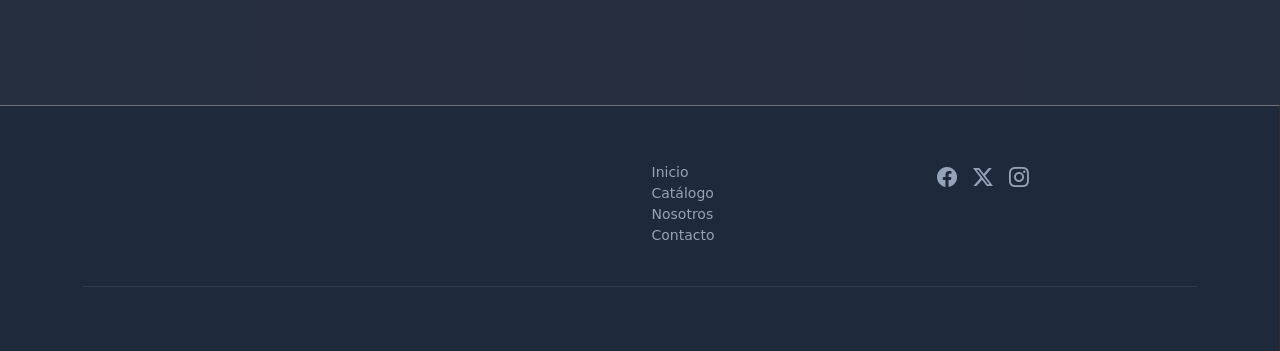
==== commit dc5082b1: "front acabado" ====
--- a/html/about/index.html
+++ b/html/about/index.html
@@ -137,7 +137,7 @@
       <div class="row g-4 justify-content-center">
         <div class="col-md-4">
           <div class="card bg-secondary bg-opacity-25 text-light border-secondary h-100 text-center">
-            <img src="../../img/brim.webp" alt="Luis Guillermo Imbachi" class="card-img-top img-fluid" style="height: 300px; object-fit: cover;">
+            <img src="../../img/luis.png" alt="Luis Guillermo Imbachi" class="card-img-top img-fluid" style="height: 300px; object-fit: cover;">
             <div class="card-body">
               <h3 class="card-title h5 fw-bold">Luis Guillermo Imbachi</h3>
               <p class="card-text text-color-resaltar text-uppercase small fw-semibold">FUNDADOR</p>
--- a/css/styles.css
+++ b/css/styles.css
@@ -39,6 +39,9 @@
 .navbar-custom, .footer-custom{
     background: #1E293B !important;
     border-right: 1px solid #2d2d2d !important;
+}
+.navbar-custom .d-flex.ms-lg-3 {
+    align-items: center !important;
 }
 .navbar-custom .nav-link{
     color: #94A3B8;
@@ -239,3 +242,2438 @@
 .bg-white-img {
     background: white;
 }
+
+.promo-top-banner {
+    position: relative;
+    overflow: hidden;
+    padding: 10px 20px;
+    display: flex;
+    align-items: center;
+    justify-content: center;
+    animation: bannerSlideIn 0.5s ease;
+}
+
+.promo-top-banner.closing {
+    animation: bannerSlideOut 0.4s ease forwards;
+}
+
+.promo-top-banner-bg {
+    position: absolute;
+    inset: 0;
+    background: linear-gradient(90deg, #06B6D4, #8B5CF6, #EC4899, #f59e0b, #06B6D4);
+    background-size: 300% 100%;
+    animation: bannerGradient 6s linear infinite;
+}
+
+@keyframes bannerGradient {
+    0% { background-position: 0% 50%; }
+    100% { background-position: 300% 50%; }
+}
+
+@keyframes bannerSlideIn {
+    from { max-height: 0; padding: 0 20px; opacity: 0; }
+    to { max-height: 60px; padding: 10px 20px; opacity: 1; }
+}
+
+@keyframes bannerSlideOut {
+    from { max-height: 60px; padding: 10px 20px; opacity: 1; }
+    to { max-height: 0; padding: 0 20px; opacity: 0; }
+}
+
+.promo-top-banner-content {
+    position: relative;
+    z-index: 2;
+    display: flex;
+    align-items: center;
+    gap: 12px;
+    flex-wrap: wrap;
+    justify-content: center;
+}
+
+.promo-top-banner-icon {
+    font-size: 1.1rem;
+    color: #fff;
+    animation: iconBounce 2s ease infinite;
+}
+
+@keyframes iconBounce {
+    0%, 100% { transform: scale(1); }
+    50% { transform: scale(1.25) rotate(-10deg); }
+}
+
+.promo-top-banner-text {
+    color: #fff;
+    font-size: 0.88rem;
+    letter-spacing: 0.3px;
+}
+
+.promo-top-banner-btn {
+    display: inline-flex;
+    align-items: center;
+    gap: 5px;
+    padding: 4px 16px;
+    background: rgba(255, 255, 255, 0.2);
+    backdrop-filter: blur(4px);
+    border: 1px solid rgba(255, 255, 255, 0.35);
+    border-radius: 100px;
+    color: #fff;
+    font-size: 0.78rem;
+    font-weight: 700;
+    text-decoration: none;
+    transition: all 0.3s ease;
+    white-space: nowrap;
+}
+
+.promo-top-banner-btn:hover {
+    background: #fff;
+    color: #0F172A;
+    border-color: #fff;
+}
+
+.promo-top-banner-close {
+    position: relative;
+    z-index: 2;
+    background: none;
+    border: none;
+    color: rgba(255, 255, 255, 0.7);
+    cursor: pointer;
+    padding: 4px 8px;
+    font-size: 0.8rem;
+    transition: color 0.2s;
+    margin-left: 12px;
+}
+
+.promo-top-banner-close:hover {
+    color: #fff;
+}
+
+@media (max-width: 575px) {
+    .promo-top-banner-text {
+        font-size: 0.78rem;
+    }
+    .promo-top-banner-btn {
+        font-size: 0.72rem;
+        padding: 3px 12px;
+    }
+}
+
+.promo-modal-overlay {
+    position: fixed;
+    inset: 0;
+    background: rgba(0, 0, 0, 0.6);
+    backdrop-filter: blur(6px);
+    z-index: 9999;
+    display: flex;
+    align-items: center;
+    justify-content: center;
+    opacity: 0;
+    visibility: hidden;
+    transition: all 0.4s ease;
+    padding: 1rem;
+}
+
+.promo-modal-overlay.visible {
+    opacity: 1;
+    visibility: visible;
+}
+
+.promo-modal-overlay.closing {
+    opacity: 0;
+    visibility: hidden;
+}
+
+.promo-modal {
+    position: relative;
+    background: #1E293B;
+    border: 1px solid rgba(6, 182, 212, 0.2);
+    border-radius: 24px;
+    max-width: 420px;
+    width: 100%;
+    overflow: hidden;
+    transform: scale(0.85) translateY(30px);
+    transition: transform 0.4s cubic-bezier(0.34, 1.56, 0.64, 1);
+}
+
+.promo-modal-overlay.visible .promo-modal {
+    transform: scale(1) translateY(0);
+}
+
+.promo-modal-overlay.closing .promo-modal {
+    transform: scale(0.85) translateY(30px);
+}
+
+.promo-modal-close {
+    position: absolute;
+    top: 16px;
+    right: 16px;
+    background: rgba(148, 163, 184, 0.1);
+    border: none;
+    color: #94A3B8;
+    width: 36px;
+    height: 36px;
+    border-radius: 50%;
+    cursor: pointer;
+    font-size: 0.85rem;
+    transition: all 0.2s;
+    z-index: 3;
+    display: flex;
+    align-items: center;
+    justify-content: center;
+}
+
+.promo-modal-close:hover {
+    background: rgba(239, 68, 68, 0.15);
+    color: #ef4444;
+}
+
+.promo-modal-glow {
+    position: absolute;
+    top: -60px;
+    left: 50%;
+    transform: translateX(-50%);
+    width: 200px;
+    height: 200px;
+    background: radial-gradient(circle, rgba(6, 182, 212, 0.25) 0%, transparent 70%);
+    border-radius: 50%;
+    filter: blur(30px);
+    pointer-events: none;
+    animation: modalGlowPulse 3s ease-in-out infinite;
+}
+
+@keyframes modalGlowPulse {
+    0%, 100% { opacity: 0.6; transform: translateX(-50%) scale(1); }
+    50% { opacity: 1; transform: translateX(-50%) scale(1.15); }
+}
+
+.promo-modal-body {
+    position: relative;
+    z-index: 2;
+    padding: 3rem 2rem 2rem;
+    text-align: center;
+}
+
+.promo-modal-icon-wrap {
+    width: 72px;
+    height: 72px;
+    margin: 0 auto 1.25rem;
+    background: linear-gradient(135deg, #06B6D4, #8B5CF6);
+    border-radius: 20px;
+    display: flex;
+    align-items: center;
+    justify-content: center;
+    font-size: 1.8rem;
+    color: white;
+    animation: modalIconPop 0.6s ease 0.4s both;
+    box-shadow: 0 8px 30px rgba(6, 182, 212, 0.3);
+}
+
+@keyframes modalIconPop {
+    from { transform: scale(0) rotate(-20deg); }
+    to { transform: scale(1) rotate(0); }
+}
+
+.promo-modal-title {
+    font-size: 1.6rem;
+    font-weight: 800;
+    color: #F8FAFC;
+    margin-bottom: 0.75rem;
+}
+
+.promo-modal-text {
+    color: #94A3B8;
+    font-size: 0.92rem;
+    line-height: 1.6;
+    margin-bottom: 1.25rem;
+}
+
+.promo-modal-text strong {
+    color: #06B6D4;
+}
+
+.promo-modal-code {
+    display: flex;
+    align-items: center;
+    justify-content: center;
+    gap: 10px;
+    background: #0F172A;
+    border: 1px dashed rgba(6, 182, 212, 0.4);
+    border-radius: 12px;
+    padding: 12px 20px;
+    margin-bottom: 1.5rem;
+}
+
+.promo-modal-code span {
+    font-size: 1.2rem;
+    font-weight: 800;
+    color: #06B6D4;
+    letter-spacing: 2px;
+    font-family: 'Courier New', monospace;
+}
+
+.promo-modal-copy {
+    background: none;
+    border: none;
+    color: #64748B;
+    cursor: pointer;
+    font-size: 1rem;
+    padding: 4px;
+    transition: all 0.2s;
+}
+
+.promo-modal-copy:hover {
+    color: #06B6D4;
+}
+
+.promo-modal-cta {
+    display: inline-flex;
+    align-items: center;
+    gap: 8px;
+    width: 100%;
+    justify-content: center;
+    padding: 14px 32px;
+    background: linear-gradient(135deg, #06B6D4, #0891b2);
+    color: #0F172A;
+    font-weight: 700;
+    border-radius: 100px;
+    text-decoration: none;
+    font-size: 0.95rem;
+    transition: all 0.3s ease;
+    box-shadow: 0 4px 20px rgba(6, 182, 212, 0.3);
+    margin-bottom: 0.75rem;
+}
+
+.promo-modal-cta:hover {
+    transform: translateY(-2px);
+    box-shadow: 0 8px 30px rgba(6, 182, 212, 0.5);
+    color: #0F172A;
+}
+
+.promo-modal-skip {
+    background: none;
+    border: none;
+    color: #64748B;
+    font-size: 0.82rem;
+    cursor: pointer;
+    padding: 6px 16px;
+    transition: color 0.2s;
+}
+
+.promo-modal-skip:hover {
+    color: #F8FAFC;
+}
+
+.min-vh-75 {
+    min-height: 75vh;
+}
+
+.hero-section {
+    position: relative;
+    overflow: hidden;
+    padding: 5rem 0 3rem;
+    background: linear-gradient(135deg, #0F172A 0%, #1a1040 50%, #0F172A 100%);
+}
+
+.hero-particles {
+    position: absolute;
+    inset: 0;
+    z-index: 1;
+    pointer-events: none;
+}
+
+.particle {
+    position: absolute;
+    background: rgba(6, 182, 212, 0.4);
+    border-radius: 50%;
+    animation: floatParticle linear infinite;
+}
+
+@keyframes floatParticle {
+    0%, 100% { opacity: 0; transform: translateY(0) scale(1); }
+    25% { opacity: 1; }
+    75% { opacity: 0.6; }
+    100% { opacity: 0; transform: translateY(-120px) scale(0.3); }
+}
+
+.hero-badge {
+    display: inline-flex;
+    align-items: center;
+    gap: 6px;
+    background: rgba(6, 182, 212, 0.12);
+    border: 1px solid rgba(6, 182, 212, 0.3);
+    color: #06B6D4;
+    padding: 6px 16px;
+    border-radius: 100px;
+    font-size: 0.85rem;
+    font-weight: 600;
+    margin-bottom: 1.5rem;
+    animation: fadeInUp 0.6s ease;
+}
+
+.hero-title {
+    font-size: 3.5rem;
+    font-weight: 800;
+    color: #F8FAFC;
+    line-height: 1.1;
+    margin-bottom: 1.25rem;
+    animation: fadeInUp 0.6s ease 0.1s both;
+}
+
+.hero-gradient-text {
+    background: linear-gradient(135deg, #06B6D4, #8B5CF6, #EC4899);
+    -webkit-background-clip: text;
+    -webkit-text-fill-color: transparent;
+    background-clip: text;
+}
+
+.hero-subtitle {
+    color: #94A3B8;
+    font-size: 1.15rem;
+    max-width: 480px;
+    line-height: 1.6;
+    margin-bottom: 2rem;
+    animation: fadeInUp 0.6s ease 0.2s both;
+}
+
+.hero-actions {
+    display: flex;
+    gap: 1rem;
+    flex-wrap: wrap;
+    margin-bottom: 3rem;
+    animation: fadeInUp 0.6s ease 0.3s both;
+}
+
+.btn-hero-primary {
+    display: inline-flex;
+    align-items: center;
+    padding: 14px 32px;
+    background: linear-gradient(135deg, #06B6D4, #0891b2);
+    color: #0F172A;
+    font-weight: 700;
+    border-radius: 100px;
+    text-decoration: none;
+    font-size: 0.95rem;
+    transition: all 0.3s ease;
+    box-shadow: 0 4px 20px rgba(6, 182, 212, 0.3);
+}
+
+.btn-hero-primary:hover {
+    transform: translateY(-2px);
+    box-shadow: 0 8px 30px rgba(6, 182, 212, 0.5);
+    color: #0F172A;
+}
+
+.btn-hero-secondary {
+    display: inline-flex;
+    align-items: center;
+    padding: 14px 32px;
+    background: transparent;
+    color: #F8FAFC;
+    font-weight: 600;
+    border: 1px solid rgba(248, 250, 252, 0.2);
+    border-radius: 100px;
+    text-decoration: none;
+    font-size: 0.95rem;
+    transition: all 0.3s ease;
+}
+
+.btn-hero-secondary:hover {
+    border-color: #06B6D4;
+    color: #06B6D4;
+    background: rgba(6, 182, 212, 0.08);
+}
+
+.hero-stats {
+    display: flex;
+    align-items: center;
+    gap: 2rem;
+    animation: fadeInUp 0.6s ease 0.4s both;
+}
+
+.hero-stat {
+    display: flex;
+    flex-direction: column;
+    color: #F8FAFC;
+    font-size: 1.8rem;
+    font-weight: 800;
+}
+
+.hero-stat-label {
+    font-size: 0.8rem;
+    color: #94A3B8;
+    font-weight: 500;
+    margin-top: 2px;
+}
+
+.hero-stat-divider {
+    width: 1px;
+    height: 40px;
+    background: rgba(148, 163, 184, 0.2);
+}
+
+.hero-product-showcase {
+    position: relative;
+    display: flex;
+    align-items: center;
+    justify-content: center;
+}
+
+.hero-glow {
+    position: absolute;
+    width: 350px;
+    height: 350px;
+    background: radial-gradient(circle, rgba(6, 182, 212, 0.2) 0%, transparent 70%);
+    border-radius: 50%;
+    filter: blur(40px);
+    animation: pulseGlow 4s ease-in-out infinite;
+}
+
+@keyframes pulseGlow {
+    0%, 100% { transform: scale(1); opacity: 0.6; }
+    50% { transform: scale(1.2); opacity: 1; }
+}
+
+.hero-image {
+    max-width: 85%;
+    max-height: 380px;
+    height: auto;
+    position: relative;
+    z-index: 2;
+    filter: drop-shadow(0 0 35px rgba(6, 182, 212, 0.45));
+}
+
+@keyframes fadeInUp {
+    from { opacity: 0; transform: translateY(30px); }
+    to { opacity: 1; transform: translateY(0); }
+}
+
+.section-header {
+    display: flex;
+    justify-content: space-between;
+    align-items: flex-end;
+    margin-bottom: 2.5rem;
+}
+
+.section-tag {
+    display: inline-flex;
+    align-items: center;
+    gap: 6px;
+    color: #06B6D4;
+    font-size: 0.85rem;
+    font-weight: 600;
+    text-transform: uppercase;
+    letter-spacing: 1px;
+    margin-bottom: 0.5rem;
+}
+
+.section-title {
+    font-size: 2rem;
+    font-weight: 800;
+    color: #F8FAFC;
+    margin: 0;
+}
+
+.ver-todo-link {
+    color: #06B6D4;
+    text-decoration: none;
+    font-weight: 600;
+    font-size: 0.95rem;
+    display: inline-flex;
+    align-items: center;
+    gap: 6px;
+    transition: all 0.3s ease;
+    white-space: nowrap;
+}
+
+.ver-todo-link:hover {
+    color: #22d3ee;
+    gap: 10px;
+}
+
+.carousel-wrapper {
+    position: relative;
+    display: flex;
+    align-items: center;
+    gap: 12px;
+}
+
+.carousel-track-container {
+    overflow: hidden;
+    width: 100%;
+}
+
+.carousel-track {
+    display: flex;
+    gap: 24px;
+    transition: transform 0.5s cubic-bezier(0.25, 0.46, 0.45, 0.94);
+}
+
+.carousel-slide {
+    flex: 0 0 calc((100% - 72px) / 4);
+    min-width: 0;
+}
+
+@media (max-width: 1199px) {
+    .carousel-slide { flex: 0 0 calc((100% - 48px) / 3); }
+}
+@media (max-width: 991px) {
+    .carousel-slide { flex: 0 0 calc((100% - 24px) / 2); }
+}
+@media (max-width: 575px) {
+    .carousel-slide { flex: 0 0 100%; }
+}
+
+.carousel-btn {
+    flex-shrink: 0;
+    width: 44px;
+    height: 44px;
+    border-radius: 50%;
+    border: 1px solid rgba(148, 163, 184, 0.2);
+    background: rgba(30, 41, 59, 0.8);
+    backdrop-filter: blur(8px);
+    color: #F8FAFC;
+    font-size: 1.1rem;
+    cursor: pointer;
+    transition: all 0.3s ease;
+    display: flex;
+    align-items: center;
+    justify-content: center;
+}
+
+.carousel-btn:hover {
+    background: #06B6D4;
+    border-color: #06B6D4;
+    color: #0F172A;
+}
+
+.carousel-dots {
+    display: flex;
+    justify-content: center;
+    gap: 8px;
+    margin-top: 2rem;
+}
+
+.carousel-dot {
+    width: 10px;
+    height: 10px;
+    border-radius: 50%;
+    border: none;
+    background: rgba(148, 163, 184, 0.3);
+    cursor: pointer;
+    transition: all 0.3s ease;
+    padding: 0;
+}
+
+.carousel-dot.active {
+    background: #06B6D4;
+    width: 28px;
+    border-radius: 100px;
+}
+
+.product-card-carousel {
+    background: #1E293B;
+    border: 1px solid rgba(148, 163, 184, 0.1);
+    border-radius: 16px;
+    overflow: hidden;
+    transition: all 0.4s ease;
+    position: relative;
+    height: 100%;
+}
+
+.product-card-carousel:hover {
+    transform: translateY(-8px);
+    border-color: rgba(6, 182, 212, 0.4);
+    box-shadow: 0 20px 40px rgba(6, 182, 212, 0.1);
+}
+
+.product-card-badge {
+    position: absolute;
+    top: 12px;
+    left: 12px;
+    background: linear-gradient(135deg, #f97316, #ef4444);
+    color: white;
+    font-size: 0.7rem;
+    font-weight: 700;
+    padding: 4px 12px;
+    border-radius: 100px;
+    z-index: 2;
+    text-transform: uppercase;
+    letter-spacing: 0.5px;
+}
+
+.product-card-img-wrap {
+    background: #F8FAFC;
+    padding: 20px;
+    display: flex;
+    align-items: center;
+    justify-content: center;
+    height: 180px;
+    overflow: hidden;
+}
+
+.product-card-img-wrap img {
+    max-width: 100%;
+    max-height: 140px;
+    object-fit: contain;
+    transition: transform 0.5s ease;
+}
+
+.product-card-carousel:hover .product-card-img-wrap img {
+    transform: scale(1.08);
+}
+
+.product-card-info {
+    padding: 1.25rem;
+}
+
+.product-card-category {
+    font-size: 0.75rem;
+    color: #06B6D4;
+    font-weight: 600;
+    text-transform: uppercase;
+    letter-spacing: 1px;
+}
+
+.product-card-name {
+    font-size: 1rem;
+    font-weight: 700;
+    color: #F8FAFC;
+    margin: 0.4rem 0;
+    line-height: 1.3;
+    display: -webkit-box;
+    -webkit-line-clamp: 2;
+    -webkit-box-orient: vertical;
+    overflow: hidden;
+}
+
+.product-card-desc {
+    font-size: 0.8rem;
+    color: #94A3B8;
+    line-height: 1.5;
+    display: -webkit-box;
+    -webkit-line-clamp: 2;
+    -webkit-box-orient: vertical;
+    overflow: hidden;
+    margin-bottom: 1rem;
+}
+
+.product-card-footer {
+    display: flex;
+    justify-content: space-between;
+    align-items: center;
+}
+
+.product-card-price {
+    font-size: 1.2rem;
+    font-weight: 800;
+    color: #06B6D4;
+}
+
+.product-card-btn {
+    width: 42px;
+    height: 42px;
+    border-radius: 12px;
+    border: none;
+    background: rgba(6, 182, 212, 0.12);
+    color: #06B6D4;
+    font-size: 1.1rem;
+    cursor: pointer;
+    transition: all 0.3s ease;
+    display: flex;
+    align-items: center;
+    justify-content: center;
+}
+
+.product-card-btn:hover {
+    background: #06B6D4;
+    color: #0F172A;
+    transform: scale(1.1);
+}
+
+.categorias-grid {
+    display: grid;
+    grid-template-columns: repeat(auto-fill, minmax(150px, 1fr));
+    gap: 1.25rem;
+}
+
+.categoria-card {
+    display: flex;
+    flex-direction: column;
+    align-items: center;
+    text-align: center;
+    padding: 2rem 1rem;
+    background: #1E293B;
+    border: 1px solid rgba(148, 163, 184, 0.08);
+    border-radius: 16px;
+    text-decoration: none;
+    transition: all 0.4s ease;
+}
+
+.categoria-card:hover {
+    transform: translateY(-6px);
+    border-color: rgba(6, 182, 212, 0.3);
+    box-shadow: 0 12px 30px rgba(0,0,0,0.3);
+}
+
+.categoria-icon {
+    width: 56px;
+    height: 56px;
+    border-radius: 14px;
+    display: flex;
+    align-items: center;
+    justify-content: center;
+    font-size: 1.4rem;
+    color: white;
+    margin-bottom: 0.75rem;
+}
+
+.categoria-name {
+    font-size: 0.95rem;
+    font-weight: 700;
+    color: #F8FAFC;
+    margin-bottom: 0.25rem;
+}
+
+.categoria-count {
+    font-size: 0.78rem;
+    color: #94A3B8;
+}
+
+.vendido-card {
+    background: #1E293B;
+    border: 1px solid rgba(148, 163, 184, 0.08);
+    border-radius: 16px;
+    overflow: hidden;
+    position: relative;
+    transition: all 0.4s ease;
+    animation: fadeInUp 0.6s ease both;
+    height: 100%;
+}
+
+.vendido-card:hover {
+    transform: translateY(-6px);
+    border-color: rgba(6, 182, 212, 0.3);
+    box-shadow: 0 16px 40px rgba(6, 182, 212, 0.1);
+}
+
+.vendido-rank {
+    position: absolute;
+    top: 12px;
+    right: 12px;
+    background: linear-gradient(135deg, #f59e0b, #d97706);
+    color: white;
+    font-size: 0.75rem;
+    font-weight: 800;
+    width: 32px;
+    height: 32px;
+    border-radius: 50%;
+    display: flex;
+    align-items: center;
+    justify-content: center;
+    z-index: 2;
+}
+
+.vendido-img-wrap {
+    background: #F8FAFC;
+    padding: 16px;
+    display: flex;
+    align-items: center;
+    justify-content: center;
+    height: 160px;
+}
+
+.vendido-img-wrap img {
+    max-width: 100%;
+    max-height: 130px;
+    object-fit: contain;
+    transition: transform 0.4s ease;
+}
+
+.vendido-card:hover .vendido-img-wrap img {
+    transform: scale(1.06);
+}
+
+.vendido-info {
+    padding: 1rem;
+}
+
+.vendido-category {
+    font-size: 0.7rem;
+    color: #06B6D4;
+    font-weight: 600;
+    text-transform: uppercase;
+    letter-spacing: 1px;
+}
+
+.vendido-name {
+    font-size: 0.9rem;
+    font-weight: 700;
+    color: #F8FAFC;
+    margin: 0.3rem 0 0.75rem;
+    display: -webkit-box;
+    -webkit-line-clamp: 2;
+    -webkit-box-orient: vertical;
+    overflow: hidden;
+    line-height: 1.3;
+}
+
+.vendido-footer {
+    display: flex;
+    justify-content: space-between;
+    align-items: center;
+    flex-wrap: wrap;
+    gap: 0.5rem;
+}
+
+.vendido-price {
+    font-size: 1.1rem;
+    font-weight: 800;
+    color: #06B6D4;
+}
+
+.vendido-btn {
+    border: none;
+    background: rgba(6, 182, 212, 0.12);
+    color: #06B6D4;
+    font-size: 0.78rem;
+    font-weight: 600;
+    padding: 6px 14px;
+    border-radius: 100px;
+    cursor: pointer;
+    transition: all 0.3s ease;
+    display: inline-flex;
+    align-items: center;
+    gap: 4px;
+}
+
+.vendido-btn:hover {
+    background: #06B6D4;
+    color: #0F172A;
+}
+
+.promo-banner {
+    background: linear-gradient(135deg, #0c4a6e 0%, #164e63 50%, #1e3a5f 100%);
+    border: 1px solid rgba(6, 182, 212, 0.2);
+    border-radius: 24px;
+    padding: 3rem;
+    display: flex;
+    justify-content: space-between;
+    align-items: center;
+    overflow: hidden;
+    position: relative;
+}
+
+.promo-content {
+    max-width: 500px;
+    position: relative;
+    z-index: 2;
+}
+
+.promo-tag {
+    display: inline-flex;
+    align-items: center;
+    gap: 6px;
+    background: rgba(6, 182, 212, 0.15);
+    border: 1px solid rgba(6, 182, 212, 0.3);
+    color: #06B6D4;
+    padding: 6px 16px;
+    border-radius: 100px;
+    font-size: 0.8rem;
+    font-weight: 600;
+    margin-bottom: 1rem;
+}
+
+.promo-title {
+    font-size: 1.8rem;
+    font-weight: 800;
+    color: #F8FAFC;
+    margin-bottom: 0.75rem;
+}
+
+.promo-text {
+    color: #94A3B8;
+    font-size: 1rem;
+    margin-bottom: 1.5rem;
+}
+
+.promo-visual {
+    font-size: 8rem;
+    color: rgba(6, 182, 212, 0.08);
+    position: relative;
+    z-index: 1;
+}
+
+.section-populares,
+.section-categorias,
+.section-vendidos,
+.section-banner {
+    position: relative;
+}
+
+.section-categorias {
+    background: rgba(30, 41, 59, 0.3);
+}
+
+@media (max-width: 767px) {
+    .hero-title {
+        font-size: 2.2rem;
+    }
+    .hero-stats {
+        gap: 1rem;
+    }
+    .hero-stat {
+        font-size: 1.3rem;
+    }
+    .section-header {
+        flex-direction: column;
+        align-items: flex-start;
+        gap: 0.75rem;
+    }
+    .promo-banner {
+        padding: 2rem;
+        flex-direction: column;
+        text-align: center;
+    }
+    .promo-visual {
+        font-size: 5rem;
+    }
+    .carousel-btn {
+        display: none;
+    }
+}
+
+.catalogo-hero {
+    padding: 3.5rem 0 2.5rem;
+    background: linear-gradient(135deg, #0F172A 0%, #1a1040 50%, #0F172A 100%);
+    position: relative;
+}
+
+.catalogo-hero-content {
+    text-align: center;
+    max-width: 640px;
+    margin: 0 auto;
+}
+
+.catalogo-hero-title {
+    font-size: 2.8rem;
+    font-weight: 800;
+    color: #F8FAFC;
+    margin-bottom: 0.5rem;
+}
+
+.catalogo-hero-sub {
+    color: #94A3B8;
+    font-size: 1.05rem;
+    margin-bottom: 2rem;
+}
+
+.catalogo-search-wrap {
+    position: relative;
+    max-width: 540px;
+    margin: 0 auto;
+}
+
+.catalogo-search-icon {
+    position: absolute;
+    left: 20px;
+    top: 50%;
+    transform: translateY(-50%);
+    color: #64748B;
+    font-size: 1.1rem;
+    pointer-events: none;
+}
+
+.catalogo-search-input {
+    width: 100%;
+    padding: 16px 50px 16px 50px;
+    background: #1E293B;
+    border: 1px solid rgba(148, 163, 184, 0.15);
+    border-radius: 100px;
+    color: #F8FAFC;
+    font-size: 0.95rem;
+    outline: none;
+    transition: all 0.3s ease;
+}
+
+.catalogo-search-input:focus {
+    border-color: #06B6D4;
+    box-shadow: 0 0 0 3px rgba(6, 182, 212, 0.15);
+}
+
+.catalogo-search-input::placeholder {
+    color: #64748B !important;
+}
+
+.catalogo-search-clear {
+    position: absolute;
+    right: 16px;
+    top: 50%;
+    transform: translateY(-50%);
+    background: none;
+    border: none;
+    color: #94A3B8;
+    cursor: pointer;
+    padding: 4px;
+    font-size: 0.85rem;
+    transition: color 0.2s;
+}
+
+.catalogo-search-clear:hover {
+    color: #F8FAFC;
+}
+
+.catalogo-body {
+    padding: 2rem 0 4rem;
+}
+
+.catalogo-toolbar {
+    display: flex;
+    justify-content: space-between;
+    align-items: center;
+    flex-wrap: wrap;
+    gap: 1rem;
+    margin-bottom: 1.5rem;
+    padding-bottom: 1rem;
+    border-bottom: 1px solid rgba(148, 163, 184, 0.1);
+}
+
+.catalogo-toolbar-left,
+.catalogo-toolbar-right {
+    display: flex;
+    align-items: center;
+    gap: 1rem;
+}
+
+.catalogo-filter-toggle {
+    display: none;
+    align-items: center;
+    gap: 6px;
+    padding: 8px 18px;
+    background: #1E293B;
+    border: 1px solid rgba(148, 163, 184, 0.15);
+    border-radius: 10px;
+    color: #F8FAFC;
+    font-weight: 600;
+    font-size: 0.9rem;
+    cursor: pointer;
+    transition: all 0.3s ease;
+}
+
+.catalogo-filter-toggle.active {
+    background: rgba(6, 182, 212, 0.12);
+    border-color: #06B6D4;
+    color: #06B6D4;
+}
+
+.catalogo-results-count {
+    color: #94A3B8;
+    font-size: 0.9rem;
+}
+
+.catalogo-sort-wrap {
+    display: flex;
+    align-items: center;
+    gap: 8px;
+}
+
+.catalogo-sort-label {
+    color: #94A3B8;
+    font-size: 0.85rem;
+    white-space: nowrap;
+}
+
+.catalogo-sort-select {
+    background: #1E293B;
+    border: 1px solid rgba(148, 163, 184, 0.15);
+    border-radius: 10px;
+    color: #F8FAFC;
+    padding: 8px 14px;
+    font-size: 0.85rem;
+    outline: none;
+    cursor: pointer;
+    transition: border-color 0.3s;
+}
+
+.catalogo-sort-select:focus {
+    border-color: #06B6D4;
+}
+
+.catalogo-sort-select option {
+    background: #1E293B;
+    color: #F8FAFC;
+}
+
+.catalogo-view-toggle {
+    display: flex;
+    border: 1px solid rgba(148, 163, 184, 0.15);
+    border-radius: 10px;
+    overflow: hidden;
+}
+
+.catalogo-view-btn {
+    background: transparent;
+    border: none;
+    color: #64748B;
+    padding: 8px 12px;
+    cursor: pointer;
+    font-size: 1rem;
+    transition: all 0.2s;
+}
+
+.catalogo-view-btn.active {
+    background: rgba(6, 182, 212, 0.12);
+    color: #06B6D4;
+}
+
+.catalogo-view-btn:hover:not(.active) {
+    color: #F8FAFC;
+}
+
+.catalogo-layout {
+    display: flex;
+    gap: 2rem;
+}
+
+.catalogo-sidebar {
+    width: 260px;
+    flex-shrink: 0;
+    position: sticky;
+    top: 80px;
+    max-height: calc(100vh - 100px);
+    overflow-y: auto;
+    padding-right: 8px;
+}
+
+.catalogo-sidebar::-webkit-scrollbar {
+    width: 4px;
+}
+
+.catalogo-sidebar::-webkit-scrollbar-thumb {
+    background: rgba(148, 163, 184, 0.2);
+    border-radius: 10px;
+}
+
+.catalogo-products-area {
+    flex: 1;
+    min-width: 0;
+}
+
+.sidebar-section {
+    margin-bottom: 1.75rem;
+    padding-bottom: 1.75rem;
+    border-bottom: 1px solid rgba(148, 163, 184, 0.08);
+}
+
+.sidebar-section:last-of-type {
+    border-bottom: none;
+}
+
+.sidebar-title {
+    font-size: 0.85rem;
+    font-weight: 700;
+    color: #F8FAFC;
+    text-transform: uppercase;
+    letter-spacing: 1px;
+    margin-bottom: 1rem;
+    display: flex;
+    align-items: center;
+    gap: 8px;
+}
+
+.sidebar-title i {
+    color: #06B6D4;
+    font-size: 0.9rem;
+}
+
+.sidebar-filter-list {
+    display: flex;
+    flex-direction: column;
+    gap: 6px;
+}
+
+.filter-check-item {
+    display: flex;
+    align-items: center;
+    gap: 10px;
+    padding: 8px 12px;
+    border-radius: 10px;
+    cursor: pointer;
+    transition: background 0.2s;
+    position: relative;
+}
+
+.filter-check-item:hover {
+    background: rgba(148, 163, 184, 0.06);
+}
+
+.filter-check-item input[type="checkbox"] {
+    position: absolute;
+    opacity: 0;
+    pointer-events: none;
+}
+
+.filter-check-custom {
+    width: 18px;
+    height: 18px;
+    border: 2px solid rgba(148, 163, 184, 0.3);
+    border-radius: 5px;
+    flex-shrink: 0;
+    transition: all 0.2s;
+    position: relative;
+}
+
+.filter-check-item input:checked + .filter-check-custom {
+    background: #06B6D4;
+    border-color: #06B6D4;
+}
+
+.filter-check-item input:checked + .filter-check-custom::after {
+    content: "";
+    position: absolute;
+    left: 5px;
+    top: 1px;
+    width: 5px;
+    height: 10px;
+    border: solid #0F172A;
+    border-width: 0 2px 2px 0;
+    transform: rotate(45deg);
+}
+
+.filter-check-label {
+    color: #CBD5E1;
+    font-size: 0.88rem;
+    flex: 1;
+}
+
+.filter-check-count {
+    color: #64748B;
+    font-size: 0.78rem;
+    background: rgba(148, 163, 184, 0.08);
+    padding: 2px 8px;
+    border-radius: 100px;
+}
+
+.price-range-wrap {
+    padding: 0 4px;
+}
+
+.price-range-labels {
+    display: flex;
+    justify-content: space-between;
+    margin-bottom: 12px;
+    color: #06B6D4;
+    font-size: 0.85rem;
+    font-weight: 700;
+}
+
+.price-range-sliders {
+    position: relative;
+    height: 30px;
+}
+
+.price-slider {
+    -webkit-appearance: none;
+    appearance: none;
+    width: 100%;
+    height: 4px;
+    background: rgba(148, 163, 184, 0.15);
+    border-radius: 10px;
+    position: absolute;
+    top: 12px;
+    pointer-events: none;
+}
+
+.price-slider::-webkit-slider-thumb {
+    -webkit-appearance: none;
+    width: 20px;
+    height: 20px;
+    background: #06B6D4;
+    border-radius: 50%;
+    cursor: pointer;
+    pointer-events: all;
+    box-shadow: 0 2px 8px rgba(6, 182, 212, 0.3);
+    transition: transform 0.2s;
+}
+
+.price-slider::-webkit-slider-thumb:hover {
+    transform: scale(1.2);
+}
+
+.price-slider::-moz-range-thumb {
+    width: 20px;
+    height: 20px;
+    background: #06B6D4;
+    border-radius: 50%;
+    cursor: pointer;
+    pointer-events: all;
+    border: none;
+    box-shadow: 0 2px 8px rgba(6, 182, 212, 0.3);
+}
+
+.catalogo-clear-filters {
+    width: 100%;
+    padding: 10px;
+    background: transparent;
+    border: 1px solid rgba(148, 163, 184, 0.15);
+    border-radius: 10px;
+    color: #94A3B8;
+    font-size: 0.85rem;
+    font-weight: 600;
+    cursor: pointer;
+    transition: all 0.3s;
+    margin-top: 0.5rem;
+}
+
+.catalogo-clear-filters:hover {
+    border-color: #ef4444;
+    color: #ef4444;
+    background: rgba(239, 68, 68, 0.06);
+}
+
+.catalogo-active-filters {
+    display: flex;
+    flex-wrap: wrap;
+    gap: 8px;
+    margin-bottom: 1rem;
+}
+
+.active-filter-tag {
+    display: inline-flex;
+    align-items: center;
+    gap: 4px;
+    padding: 5px 12px;
+    background: rgba(6, 182, 212, 0.1);
+    border: 1px solid rgba(6, 182, 212, 0.25);
+    border-radius: 100px;
+    color: #06B6D4;
+    font-size: 0.78rem;
+    font-weight: 600;
+}
+
+.active-filter-tag button {
+    background: none;
+    border: none;
+    color: #06B6D4;
+    cursor: pointer;
+    padding: 0;
+    margin-left: 4px;
+    font-size: 0.75rem;
+    transition: color 0.2s;
+}
+
+.active-filter-tag button:hover {
+    color: #ef4444;
+}
+
+.cat-product-card {
+    background: #1E293B;
+    border: 1px solid rgba(148, 163, 184, 0.08);
+    border-radius: 16px;
+    overflow: hidden;
+    transition: all 0.4s ease;
+    height: 100%;
+    display: flex;
+    flex-direction: column;
+}
+
+.cat-product-card:hover {
+    transform: translateY(-6px);
+    border-color: rgba(6, 182, 212, 0.3);
+    box-shadow: 0 16px 40px rgba(6, 182, 212, 0.08);
+}
+
+.cat-card-link {
+    text-decoration: none;
+    color: inherit;
+    display: flex;
+    flex-direction: column;
+    flex: 1;
+}
+
+.cat-card-img-wrap {
+    background: #F8FAFC;
+    padding: 20px;
+    display: flex;
+    align-items: center;
+    justify-content: center;
+    height: 200px;
+    position: relative;
+    overflow: hidden;
+}
+
+.cat-card-img {
+    max-width: 100%;
+    max-height: 160px;
+    object-fit: contain;
+    transition: transform 0.5s ease;
+}
+
+.cat-product-card:hover .cat-card-img {
+    transform: scale(1.06);
+}
+
+.cat-card-img-placeholder {
+    display: flex;
+    align-items: center;
+    justify-content: center;
+    width: 100%;
+    height: 100%;
+    background: #e2e8f0;
+    color: #94A3B8;
+    font-size: 2.5rem;
+}
+
+.cat-stock-badge {
+    position: absolute;
+    top: 10px;
+    right: 10px;
+    padding: 4px 10px;
+    border-radius: 100px;
+    font-size: 0.68rem;
+    font-weight: 700;
+    text-transform: uppercase;
+    letter-spacing: 0.5px;
+}
+
+.stock-ok {
+    background: rgba(34, 197, 94, 0.15);
+    color: #22c55e;
+}
+
+.stock-low {
+    background: rgba(234, 179, 8, 0.15);
+    color: #eab308;
+}
+
+.stock-out {
+    background: rgba(239, 68, 68, 0.15);
+    color: #ef4444;
+}
+
+.cat-card-body {
+    padding: 1.25rem 1.25rem 0;
+    flex: 1;
+}
+
+.cat-card-category {
+    font-size: 0.72rem;
+    color: #06B6D4;
+    font-weight: 600;
+    text-transform: uppercase;
+    letter-spacing: 1px;
+}
+
+.cat-card-name {
+    font-size: 0.95rem;
+    font-weight: 700;
+    color: #F8FAFC;
+    margin: 0.4rem 0;
+    line-height: 1.3;
+    display: -webkit-box;
+    -webkit-line-clamp: 2;
+    -webkit-box-orient: vertical;
+    overflow: hidden;
+}
+
+.cat-card-desc {
+    font-size: 0.8rem;
+    color: #94A3B8;
+    line-height: 1.5;
+    display: -webkit-box;
+    -webkit-line-clamp: 2;
+    -webkit-box-orient: vertical;
+    overflow: hidden;
+    margin-bottom: 0;
+}
+
+.cat-card-footer {
+    padding: 1rem 1.25rem;
+    display: flex;
+    justify-content: space-between;
+    align-items: center;
+    margin-top: auto;
+}
+
+.cat-card-price {
+    font-size: 1.15rem;
+    font-weight: 800;
+    color: #06B6D4;
+}
+
+.cat-card-cart-btn {
+    width: 42px;
+    height: 42px;
+    border-radius: 12px;
+    border: none;
+    background: rgba(6, 182, 212, 0.12);
+    color: #06B6D4;
+    font-size: 1.1rem;
+    cursor: pointer;
+    transition: all 0.3s ease;
+    display: flex;
+    align-items: center;
+    justify-content: center;
+}
+
+.cat-card-cart-btn:hover:not(:disabled) {
+    background: #06B6D4;
+    color: #0F172A;
+    transform: scale(1.08);
+}
+
+.cat-card-cart-btn:disabled {
+    opacity: 0.3;
+    cursor: not-allowed;
+}
+
+.catalogo-list-view {
+    display: flex;
+    flex-direction: column;
+    gap: 1rem;
+}
+
+.cat-list-card {
+    display: flex;
+    gap: 1.5rem;
+    background: #1E293B;
+    border: 1px solid rgba(148, 163, 184, 0.08);
+    border-radius: 16px;
+    overflow: hidden;
+    transition: all 0.3s ease;
+    padding: 1rem;
+}
+
+.cat-list-card:hover {
+    border-color: rgba(6, 182, 212, 0.3);
+    box-shadow: 0 8px 24px rgba(6, 182, 212, 0.06);
+}
+
+.cat-list-img-wrap {
+    width: 180px;
+    min-height: 140px;
+    flex-shrink: 0;
+    background: #F8FAFC;
+    border-radius: 12px;
+    display: flex;
+    align-items: center;
+    justify-content: center;
+    padding: 12px;
+    overflow: hidden;
+}
+
+.cat-list-img-wrap img {
+    max-width: 100%;
+    max-height: 120px;
+    object-fit: contain;
+}
+
+.cat-list-img-placeholder {
+    color: #94A3B8;
+    font-size: 2rem;
+}
+
+.cat-list-body {
+    flex: 1;
+    display: flex;
+    flex-direction: column;
+    justify-content: center;
+    min-width: 0;
+}
+
+.cat-list-meta {
+    display: flex;
+    align-items: center;
+    gap: 10px;
+    margin-bottom: 0.4rem;
+}
+
+.cat-list-name {
+    font-size: 1.05rem;
+    font-weight: 700;
+    color: #F8FAFC;
+    text-decoration: none;
+    margin-bottom: 0.3rem;
+    display: block;
+    transition: color 0.2s;
+}
+
+.cat-list-name:hover {
+    color: #06B6D4;
+}
+
+.cat-list-desc {
+    font-size: 0.82rem;
+    color: #94A3B8;
+    line-height: 1.5;
+    margin-bottom: 0.75rem;
+    display: -webkit-box;
+    -webkit-line-clamp: 2;
+    -webkit-box-orient: vertical;
+    overflow: hidden;
+}
+
+.cat-list-footer {
+    display: flex;
+    align-items: center;
+    gap: 1rem;
+}
+
+.cat-list-footer .cat-card-cart-btn {
+    width: auto;
+    padding: 8px 18px;
+    border-radius: 100px;
+    font-size: 0.85rem;
+    font-weight: 600;
+}
+
+.catalogo-empty {
+    text-align: center;
+    padding: 4rem 2rem;
+}
+
+.catalogo-empty i {
+    font-size: 3.5rem;
+    color: #334155;
+    margin-bottom: 1rem;
+    display: block;
+}
+
+.catalogo-empty h4 {
+    color: #F8FAFC;
+    font-weight: 700;
+    margin-bottom: 0.5rem;
+}
+
+.catalogo-empty p {
+    color: #94A3B8;
+    margin-bottom: 1.5rem;
+}
+
+.catalogo-empty-btn {
+    display: inline-flex;
+    align-items: center;
+    padding: 10px 24px;
+    background: rgba(6, 182, 212, 0.12);
+    border: 1px solid rgba(6, 182, 212, 0.3);
+    border-radius: 100px;
+    color: #06B6D4;
+    font-weight: 600;
+    font-size: 0.9rem;
+    cursor: pointer;
+    transition: all 0.3s;
+}
+
+.catalogo-empty-btn:hover {
+    background: #06B6D4;
+    color: #0F172A;
+}
+
+@media (max-width: 991px) {
+    .catalogo-sidebar {
+        position: fixed;
+        top: 0;
+        left: -300px;
+        width: 280px;
+        height: 100vh;
+        background: #0F172A;
+        z-index: 1050;
+        padding: 2rem 1.5rem;
+        transition: left 0.35s ease;
+        max-height: 100vh;
+        border-right: 1px solid rgba(148, 163, 184, 0.1);
+    }
+
+    .catalogo-sidebar.open {
+        left: 0;
+    }
+
+    .catalogo-filter-toggle {
+        display: inline-flex;
+    }
+}
+
+@media (max-width: 575px) {
+    .catalogo-hero-title {
+        font-size: 2rem;
+    }
+
+    .catalogo-toolbar {
+        flex-direction: column;
+        align-items: stretch;
+    }
+
+    .catalogo-toolbar-left,
+    .catalogo-toolbar-right {
+        justify-content: space-between;
+    }
+
+    .cat-list-card {
+        flex-direction: column;
+    }
+
+    .cat-list-img-wrap {
+        width: 100%;
+        min-height: 160px;
+    }
+
+    .catalogo-sort-wrap {
+        flex: 1;
+    }
+
+    .catalogo-sort-select {
+        flex: 1;
+    }
+}
+
+/* ==========================================================================
+   Estilos Módulo de Pedidos
+   ========================================================================== */
+
+.pedidos-hero {
+    background: linear-gradient(135deg, #1E293B 0%, #0F172A 100%);
+    border: 1px solid rgba(148, 163, 184, 0.12);
+    border-radius: 24px;
+    padding: 2.5rem;
+}
+
+.pedidos-badge {
+    display: inline-flex;
+    align-items: center;
+    gap: 6px;
+    background: rgba(6, 182, 212, 0.12);
+    border: 1px solid rgba(6, 182, 212, 0.3);
+    color: #06B6D4;
+    padding: 6px 16px;
+    border-radius: 100px;
+    font-size: 0.8rem;
+    font-weight: 700;
+    margin-bottom: 1rem;
+}
+
+.pedidos-title {
+    font-size: 2.5rem;
+    font-weight: 800;
+    color: #F8FAFC;
+    margin-bottom: 0.5rem;
+}
+
+.pedidos-subtitle {
+    color: #94A3B8;
+    font-size: 1rem;
+    line-height: 1.6;
+    margin-bottom: 0;
+}
+
+.pedidos-stats-grid {
+    display: grid;
+    grid-template-columns: repeat(2, 1fr);
+    gap: 1rem;
+}
+
+.stat-card {
+    background: #0F172A;
+    border: 1px solid rgba(148, 163, 184, 0.1);
+    border-radius: 16px;
+    padding: 1rem;
+    display: flex;
+    align-items: center;
+    gap: 12px;
+    transition: transform 0.3s ease;
+}
+
+.stat-card:hover {
+    transform: translateY(-3px);
+    border-color: rgba(6, 182, 212, 0.3);
+}
+
+.stat-icon {
+    width: 44px;
+    height: 44px;
+    border-radius: 12px;
+    display: flex;
+    align-items: center;
+    justify-content: center;
+    font-size: 1.2rem;
+    flex-shrink: 0;
+}
+
+.icon-total { background: rgba(148, 163, 184, 0.15); color: #F8FAFC; }
+.icon-proceso { background: rgba(245, 158, 11, 0.15); color: #f59e0b; }
+.icon-entrega { background: rgba(6, 182, 212, 0.15); color: #06B6D4; }
+.icon-entregados { background: rgba(34, 197, 94, 0.15); color: #22c55e; }
+
+.stat-info {
+    display: flex;
+    flex-direction: column;
+}
+
+.stat-number {
+    font-size: 1.4rem;
+    font-weight: 800;
+    color: #F8FAFC;
+    line-height: 1;
+}
+
+.stat-label {
+    font-size: 0.75rem;
+    color: #94A3B8;
+    margin-top: 4px;
+}
+
+.pedidos-tabs-wrap {
+    overflow-x: auto;
+}
+
+.pedidos-tabs {
+    display: inline-flex;
+    gap: 8px;
+    background: #1E293B;
+    padding: 6px;
+    border-radius: 100px;
+    border: 1px solid rgba(148, 163, 184, 0.1);
+}
+
+.tab-btn {
+    background: transparent;
+    border: none;
+    color: #94A3B8;
+    padding: 10px 20px;
+    border-radius: 100px;
+    font-size: 0.88rem;
+    font-weight: 600;
+    cursor: pointer;
+    transition: all 0.3s ease;
+    display: flex;
+    align-items: center;
+    white-space: nowrap;
+}
+
+.tab-btn:hover {
+    color: #F8FAFC;
+}
+
+.tab-btn.active {
+    background: #06B6D4;
+    color: #0F172A;
+    font-weight: 700;
+}
+
+.tab-badge {
+    background: rgba(0, 0, 0, 0.2);
+    padding: 2px 8px;
+    border-radius: 100px;
+    font-size: 0.75rem;
+    margin-left: 6px;
+}
+
+.card-pedido {
+    background: #1E293B;
+    border: 1px solid rgba(148, 163, 184, 0.1);
+    border-radius: 20px;
+    overflow: hidden;
+    transition: all 0.3s ease;
+}
+
+.card-pedido:hover {
+    border-color: rgba(6, 182, 212, 0.3);
+    box-shadow: 0 12px 30px rgba(0, 0, 0, 0.25);
+}
+
+.card-pedido-header {
+    background: rgba(15, 23, 42, 0.6);
+    padding: 1.25rem 1.5rem;
+    border-bottom: 1px solid rgba(148, 163, 184, 0.08);
+    display: flex;
+    justify-content: space-between;
+    align-items: center;
+    flex-wrap: wrap;
+    gap: 1rem;
+}
+
+.card-pedido-id {
+    font-size: 1.1rem;
+    font-weight: 800;
+    color: #F8FAFC;
+    display: block;
+}
+
+.card-pedido-date {
+    font-size: 0.82rem;
+    color: #94A3B8;
+}
+
+.card-pedido-total-label {
+    font-size: 0.75rem;
+    color: #94A3B8;
+    display: block;
+    text-transform: uppercase;
+}
+
+.card-pedido-total-val {
+    font-size: 1.25rem;
+    font-weight: 800;
+    color: #06B6D4;
+}
+
+.badge-estado {
+    display: inline-flex;
+    align-items: center;
+    gap: 6px;
+    padding: 6px 14px;
+    border-radius: 100px;
+    font-size: 0.8rem;
+    font-weight: 700;
+    text-transform: uppercase;
+    letter-spacing: 0.5px;
+}
+
+.badge-proceso {
+    background: rgba(245, 158, 11, 0.15);
+    color: #f59e0b;
+    border: 1px solid rgba(245, 158, 11, 0.3);
+}
+
+.spinner-proceso {
+    animation: spin 3s linear infinite;
+}
+
+@keyframes spin {
+    100% { transform: rotate(360deg); }
+}
+
+.badge-entrega {
+    background: rgba(6, 182, 212, 0.15);
+    color: #06B6D4;
+    border: 1px solid rgba(6, 182, 212, 0.3);
+}
+
+.badge-entregado {
+    background: rgba(34, 197, 94, 0.15);
+    color: #22c55e;
+    border: 1px solid rgba(34, 197, 94, 0.3);
+}
+
+.card-pedido-body {
+    padding: 1.5rem;
+}
+
+.pedido-progress-container {
+    position: relative;
+    margin-bottom: 2rem;
+    padding: 0 1rem;
+}
+
+.pedido-progress-line {
+    position: absolute;
+    top: 20px;
+    left: 2.5rem;
+    right: 2.5rem;
+    height: 4px;
+    background: rgba(148, 163, 184, 0.15);
+    z-index: 1;
+}
+
+.pedido-progress-line-fill {
+    height: 100%;
+    background: linear-gradient(90deg, #06B6D4, #22c55e);
+    border-radius: 4px;
+    transition: width 0.5s ease;
+}
+
+.pedido-steps {
+    position: relative;
+    z-index: 2;
+    display: flex;
+    justify-content: space-between;
+}
+
+.step-item {
+    display: flex;
+    flex-direction: column;
+    align-items: center;
+    text-align: center;
+}
+
+.step-icon-wrap {
+    width: 40px;
+    height: 40px;
+    border-radius: 50%;
+    background: #0F172A;
+    border: 2px solid rgba(148, 163, 184, 0.3);
+    color: #64748B;
+    display: flex;
+    align-items: center;
+    justify-content: center;
+    font-size: 1rem;
+    margin-bottom: 6px;
+    transition: all 0.3s ease;
+}
+
+.step-item.active .step-icon-wrap {
+    background: #06B6D4;
+    border-color: #06B6D4;
+    color: #0F172A;
+    box-shadow: 0 0 15px rgba(6, 182, 212, 0.5);
+}
+
+.step-item.completed .step-icon-wrap {
+    background: #22c55e;
+    border-color: #22c55e;
+    color: #fff;
+}
+
+.step-label {
+    font-size: 0.78rem;
+    color: #64748B;
+    font-weight: 600;
+}
+
+.step-item.active .step-label,
+.step-item.completed .step-label {
+    color: #F8FAFC;
+}
+
+.pedido-status-banner {
+    background: rgba(6, 182, 212, 0.08);
+    border-left: 4px solid #06B6D4;
+    padding: 10px 16px;
+    border-radius: 8px;
+    font-size: 0.88rem;
+    color: #CBD5E1;
+}
+
+.pedido-item-row {
+    display: flex;
+    align-items: center;
+    gap: 1rem;
+    padding: 10px 0;
+    border-bottom: 1px solid rgba(148, 163, 184, 0.08);
+}
+
+.pedido-item-row:last-child {
+    border-bottom: none;
+}
+
+.pedido-item-img {
+    width: 60px;
+    height: 60px;
+    object-fit: contain;
+    border-radius: 10px;
+    background: #F8FAFC;
+    padding: 6px;
+    flex-shrink: 0;
+}
+
+.pedido-item-info {
+    flex: 1;
+    min-width: 0;
+}
+
+.pedido-item-cat {
+    font-size: 0.7rem;
+    color: #06B6D4;
+    text-transform: uppercase;
+    font-weight: 600;
+}
+
+.pedido-item-name {
+    font-size: 0.92rem;
+    font-weight: 700;
+    color: #F8FAFC;
+    margin: 2px 0;
+    white-space: nowrap;
+    overflow: hidden;
+    text-overflow: ellipsis;
+}
+
+.pedido-item-qty {
+    font-size: 0.78rem;
+    color: #94A3B8;
+}
+
+.pedido-item-price {
+    font-size: 0.95rem;
+    font-weight: 700;
+    color: #06B6D4;
+}
+
+.pedido-extra-info {
+    background: #0F172A;
+    border-radius: 12px;
+    padding: 1rem 1.25rem;
+    margin-top: 1rem;
+}
+
+.extra-info-label {
+    font-size: 0.75rem;
+    color: #06B6D4;
+    font-weight: 600;
+    display: block;
+    margin-bottom: 4px;
+}
+
+.extra-info-val {
+    font-size: 0.85rem;
+    color: #CBD5E1;
+    margin: 0;
+}
+
+.card-pedido-footer {
+    padding: 1rem 1.5rem;
+    background: rgba(15, 23, 42, 0.4);
+    border-top: 1px solid rgba(148, 163, 184, 0.08);
+    display: flex;
+    justify-content: space-between;
+    align-items: center;
+    flex-wrap: wrap;
+    gap: 0.75rem;
+}
+
+.btn-pedido-action {
+    padding: 8px 18px;
+    border-radius: 100px;
+    font-size: 0.82rem;
+    font-weight: 600;
+    cursor: pointer;
+    transition: all 0.3s ease;
+    display: inline-flex;
+    align-items: center;
+    border: none;
+}
+
+.btn-outline-custom {
+    background: transparent;
+    border: 1px solid rgba(148, 163, 184, 0.2);
+    color: #CBD5E1;
+}
+
+.btn-outline-custom:hover {
+    border-color: #06B6D4;
+    color: #06B6D4;
+}
+
+.btn-track-custom {
+    background: rgba(6, 182, 212, 0.15);
+    border: 1px solid rgba(6, 182, 212, 0.3);
+    color: #06B6D4;
+}
+
+.btn-track-custom:hover {
+    background: #06B6D4;
+    color: #0F172A;
+}
+
+.btn-reorder-custom {
+    background: linear-gradient(135deg, #06B6D4, #0891b2);
+    color: #0F172A;
+    font-weight: 700;
+}
+
+.btn-reorder-custom:hover {
+    box-shadow: 0 4px 15px rgba(6, 182, 212, 0.4);
+    transform: translateY(-1px);
+}
+
+.rastreo-summary-box {
+    background: #0F172A;
+    border-radius: 16px;
+    padding: 1.25rem;
+    border: 1px solid rgba(148, 163, 184, 0.1);
+}
+
+.rastreo-timeline {
+    position: relative;
+    padding-left: 2rem;
+}
+
+.rastreo-timeline::before {
+    content: "";
+    position: absolute;
+    top: 10px;
+    bottom: 10px;
+    left: 15px;
+    width: 2px;
+    background: rgba(148, 163, 184, 0.15);
+}
+
+.timeline-event {
+    position: relative;
+    margin-bottom: 1.5rem;
+    opacity: 0.5;
+}
+
+.timeline-event.active {
+    opacity: 1;
+}
+
+.timeline-icon {
+    position: absolute;
+    left: -2rem;
+    top: 0;
+    width: 32px;
+    height: 32px;
+    border-radius: 50%;
+    background: #0F172A;
+    border: 2px solid rgba(148, 163, 184, 0.3);
+    color: #64748B;
+    display: flex;
+    align-items: center;
+    justify-content: center;
+    font-size: 0.85rem;
+}
+
+.timeline-event.active .timeline-icon {
+    background: #06B6D4;
+    border-color: #06B6D4;
+    color: #0F172A;
+}
+
+.timeline-date {
+    font-size: 0.75rem;
+    color: #06B6D4;
+    font-weight: 600;
+}
+
+.timeline-title {
+    font-size: 0.95rem;
+    font-weight: 700;
+    color: #F8FAFC;
+    margin: 2px 0;
+}
+
+.timeline-desc {
+    font-size: 0.82rem;
+    color: #94A3B8;
+    margin: 0;
+}
+
+@media (max-width: 767px) {
+    .pedidos-hero {
+        padding: 1.5rem;
+    }
+    .pedidos-title {
+        font-size: 1.8rem;
+    }
+    .pedidos-stats-grid {
+        margin-top: 1.5rem;
+    }
+    .pedido-progress-container {
+        padding: 0;
+    }
+    .step-label {
+        font-size: 0.68rem;
+    }
+    .card-pedido-header, .card-pedido-footer {
+        flex-direction: column;
+        align-items: stretch;
+    }
+    .card-pedido-total-wrap {
+        text-align: left !important;
+    }
+
+/* ==========================================================================
+   Estilos Pasarela de Pago Simulada
+   ========================================================================== */
+
+.pasarela-badge-ssl {
+    display: inline-flex;
+    align-items: center;
+    background: rgba(6, 182, 212, 0.12) !important;
+    border: 1px solid rgba(6, 182, 212, 0.3) !important;
+    color: #06B6D4 !important;
+    padding: 4px 14px !important;
+    border-radius: 100px !important;
+    font-size: 0.75rem !important;
+    font-weight: 700 !important;
+}
+
+.pasarela-metodos-pills {
+    display: grid;
+    grid-template-columns: repeat(4, 1fr);
+    gap: 8px;
+}
+
+button.btn-metodo-pago {
+    background: #0F172A !important;
+    border: 1px solid rgba(148, 163, 184, 0.2) !important;
+    border-radius: 12px !important;
+    padding: 10px 12px !important;
+    color: #CBD5E1 !important;
+    font-size: 0.82rem !important;
+    font-weight: 600 !important;
+    cursor: pointer !important;
+    transition: all 0.3s ease !important;
+    display: flex !important;
+    align-items: center !important;
+    justify-content: center !important;
+    gap: 6px !important;
+    text-align: center !important;
+    outline: none !important;
+    box-shadow: none !important;
+}
+
+button.btn-metodo-pago:hover {
+    border-color: #06B6D4 !important;
+    color: #F8FAFC !important;
+    background: rgba(6, 182, 212, 0.1) !important;
+}
+
+button.btn-metodo-pago.active {
+    background: rgba(6, 182, 212, 0.2) !important;
+    border-color: #06B6D4 !important;
+    color: #06B6D4 !important;
+    font-weight: 700 !important;
+    box-shadow: 0 0 15px rgba(6, 182, 212, 0.25) !important;
+}
+
+.credit-card-visual {
+    position: relative;
+    background: linear-gradient(135deg, #0284c7 0%, #0369a1 40%, #0f172a 100%);
+    border-radius: 16px;
+    padding: 1.5rem;
+    color: white;
+    box-shadow: 0 10px 30px rgba(6, 182, 212, 0.25);
+    overflow: hidden;
+    min-height: 180px;
+    display: flex;
+    flex-direction: column;
+    justify-content: space-between;
+}
+
+.card-visual-bg {
+    position: absolute;
+    top: -50px;
+    right: -50px;
+    width: 200px;
+    height: 200px;
+    background: radial-gradient(circle, rgba(255, 255, 255, 0.15) 0%, transparent 70%);
+    border-radius: 50%;
+    pointer-events: none;
+}
+
+.card-number-display {
+    font-family: 'Courier New', monospace;
+    font-size: 1.25rem;
+    font-weight: 700;
+    letter-spacing: 3px;
+    text-shadow: 0 2px 4px rgba(0,0,0,0.5);
+}
+
+.card-label {
+    font-size: 0.65rem;
+    color: rgba(255, 255, 255, 0.7);
+    letter-spacing: 1px;
+    display: block;
+}
+
+.card-val-name, .card-val-exp {
+    font-size: 0.88rem;
+    font-weight: 700;
+    letter-spacing: 1px;
+}
+
+@media (max-width: 767px) {
+    .pasarela-metodos-pills {
+        grid-template-columns: repeat(2, 1fr);
+    }
+}
+
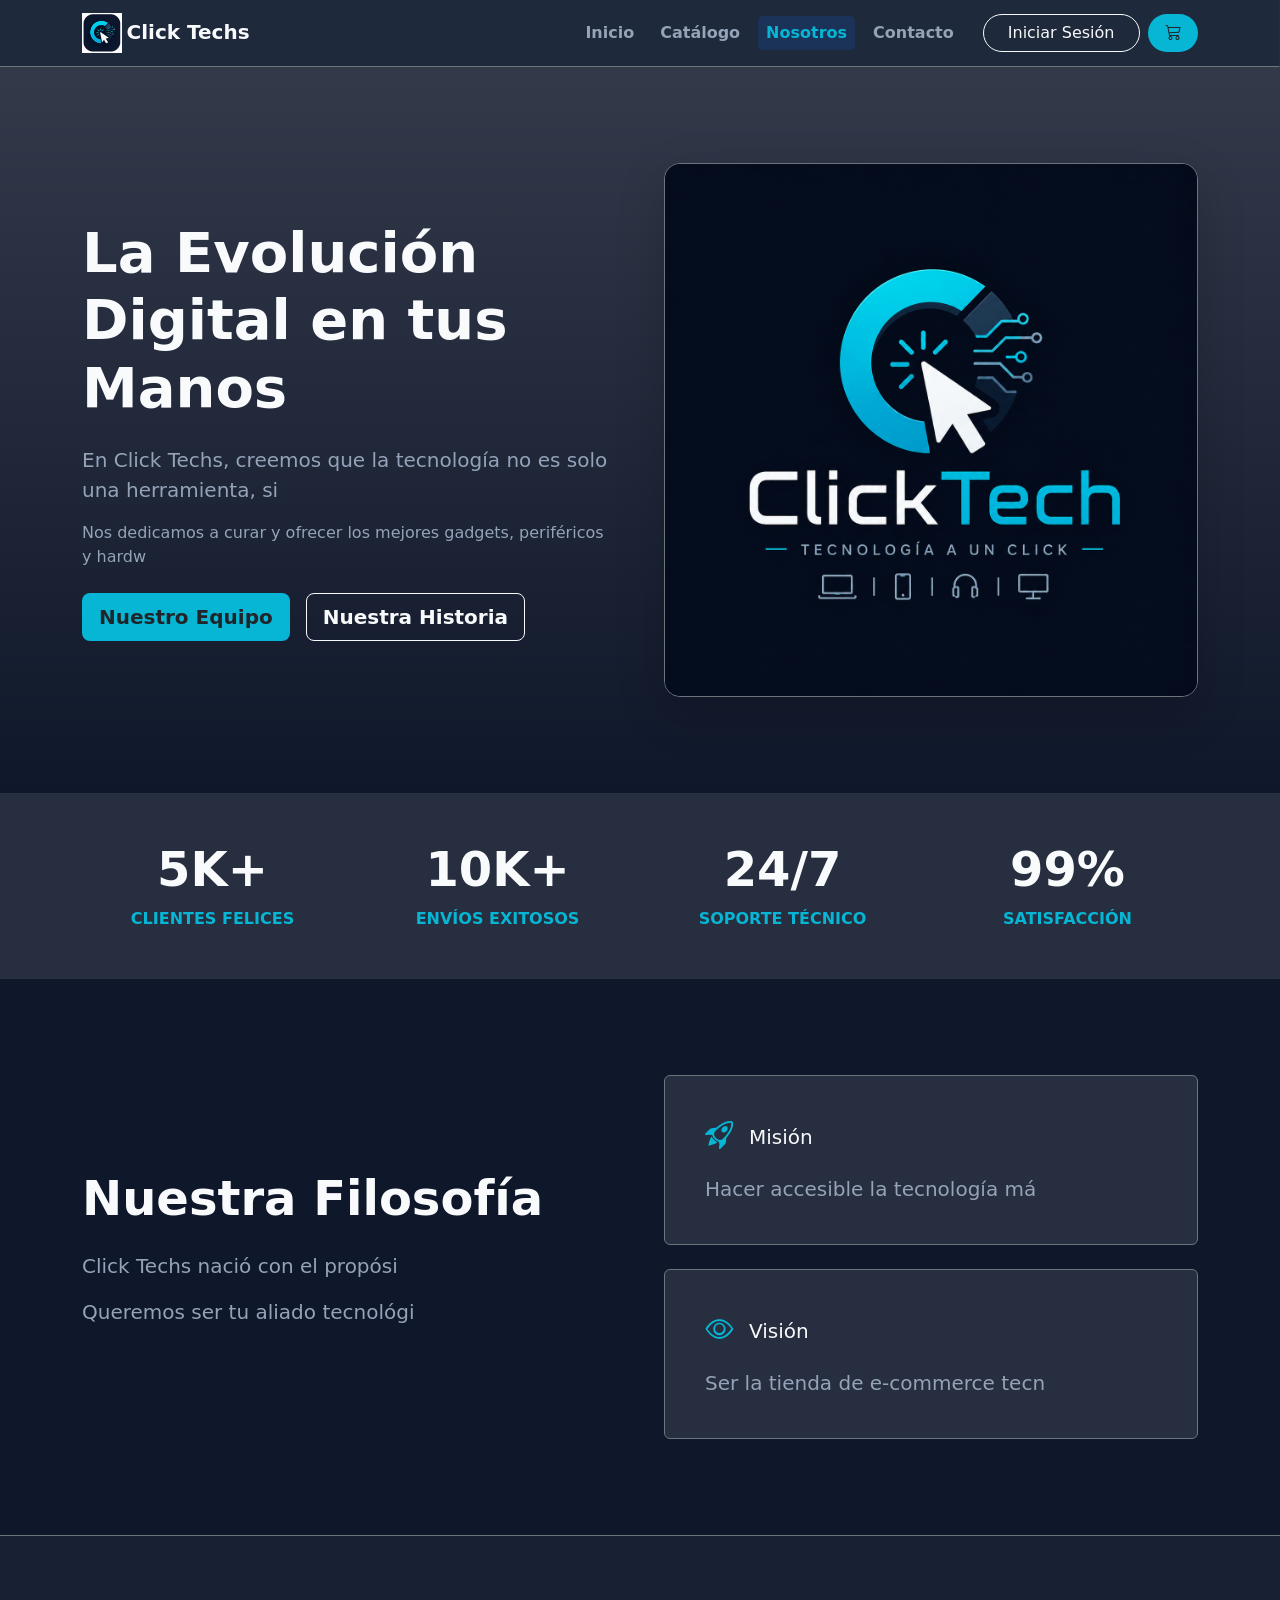
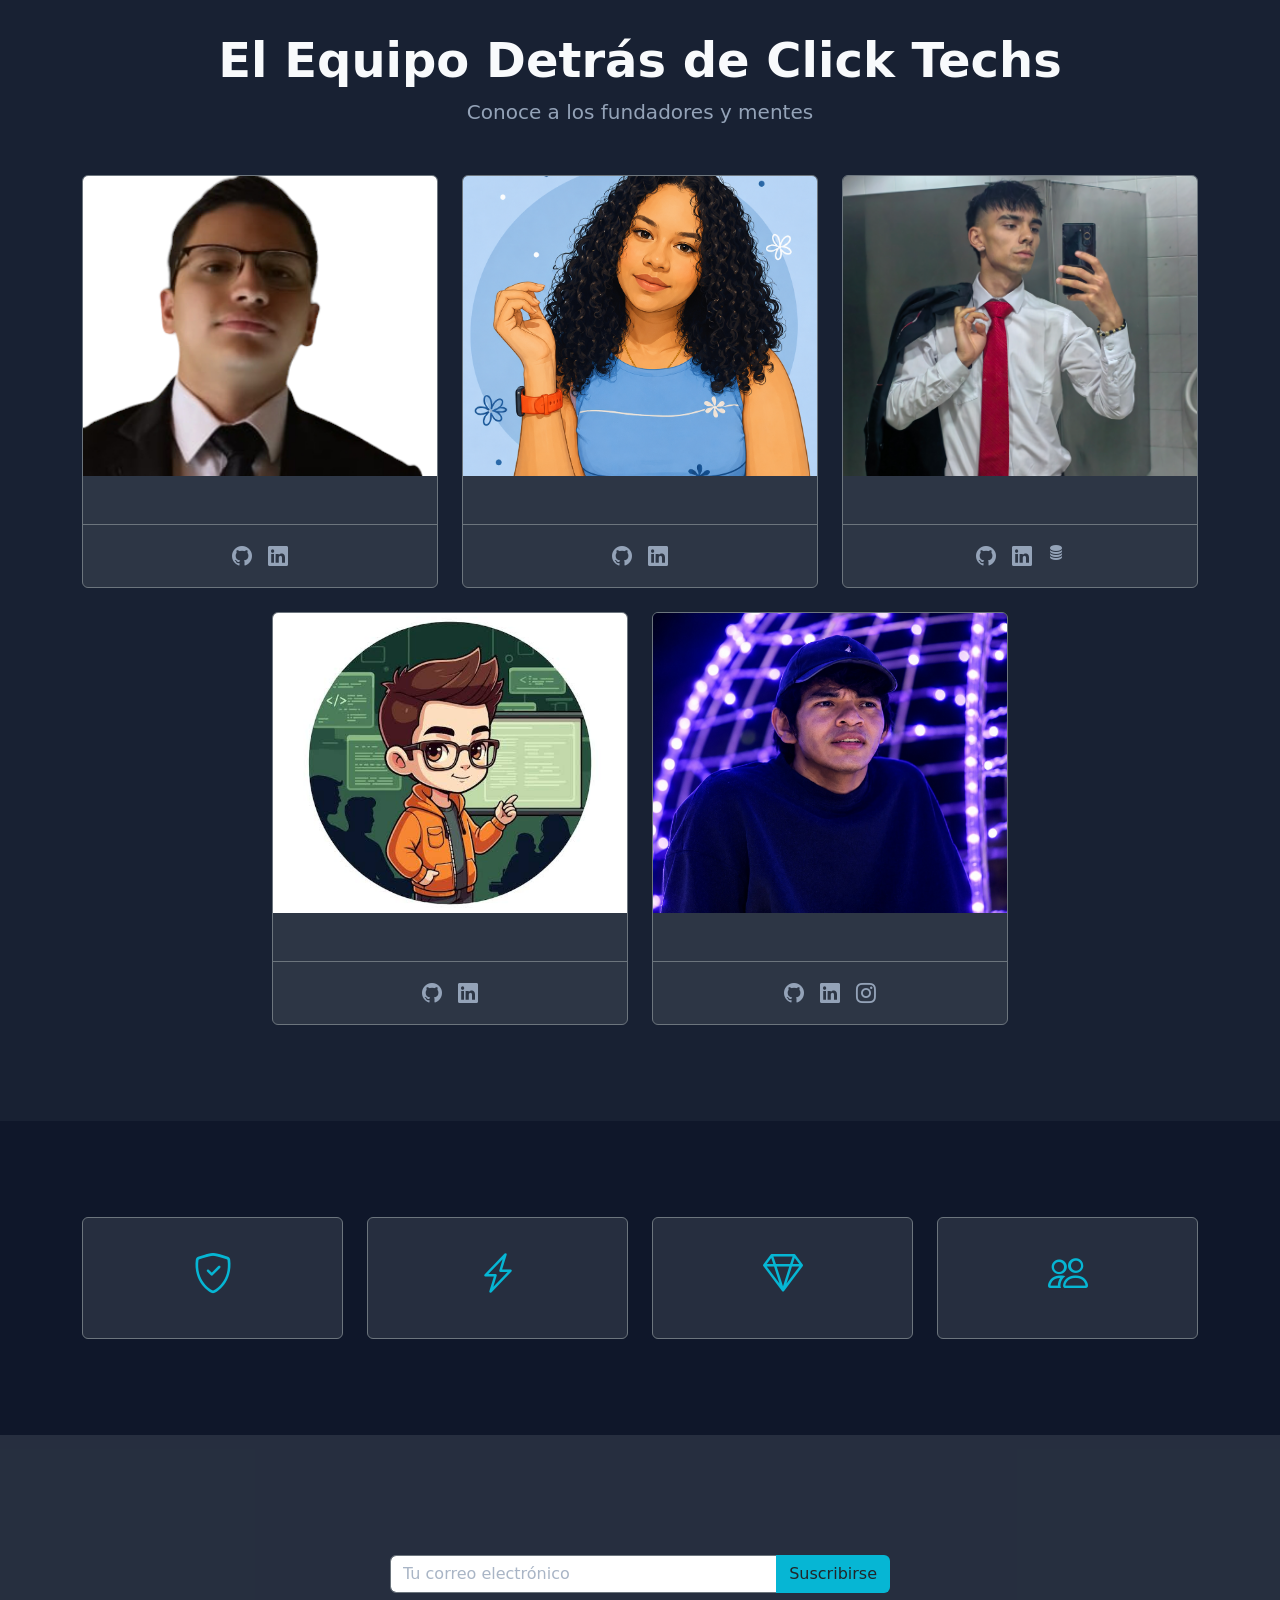
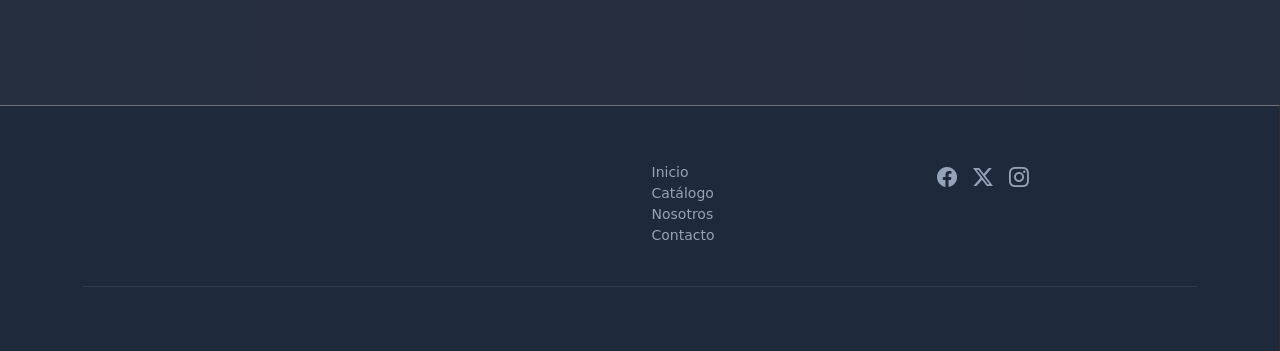
==== commit 0b9f423b: "aplicando el 10 %" ====
--- a/html/about/index.html
+++ b/html/about/index.html
@@ -63,7 +63,7 @@
           </div>
         </div>
         <div class="col-lg-6">
-          <img src="../../img/hero.png" alt="Click Techs Banner" class="img-fluid rounded-4 shadow-lg border border-secondary">
+          <img src="../../img/logo1.png" alt="Click Techs Banner" class="img-fluid rounded-4 shadow-lg border border-secondary">
         </div>
       </div>
     </div>
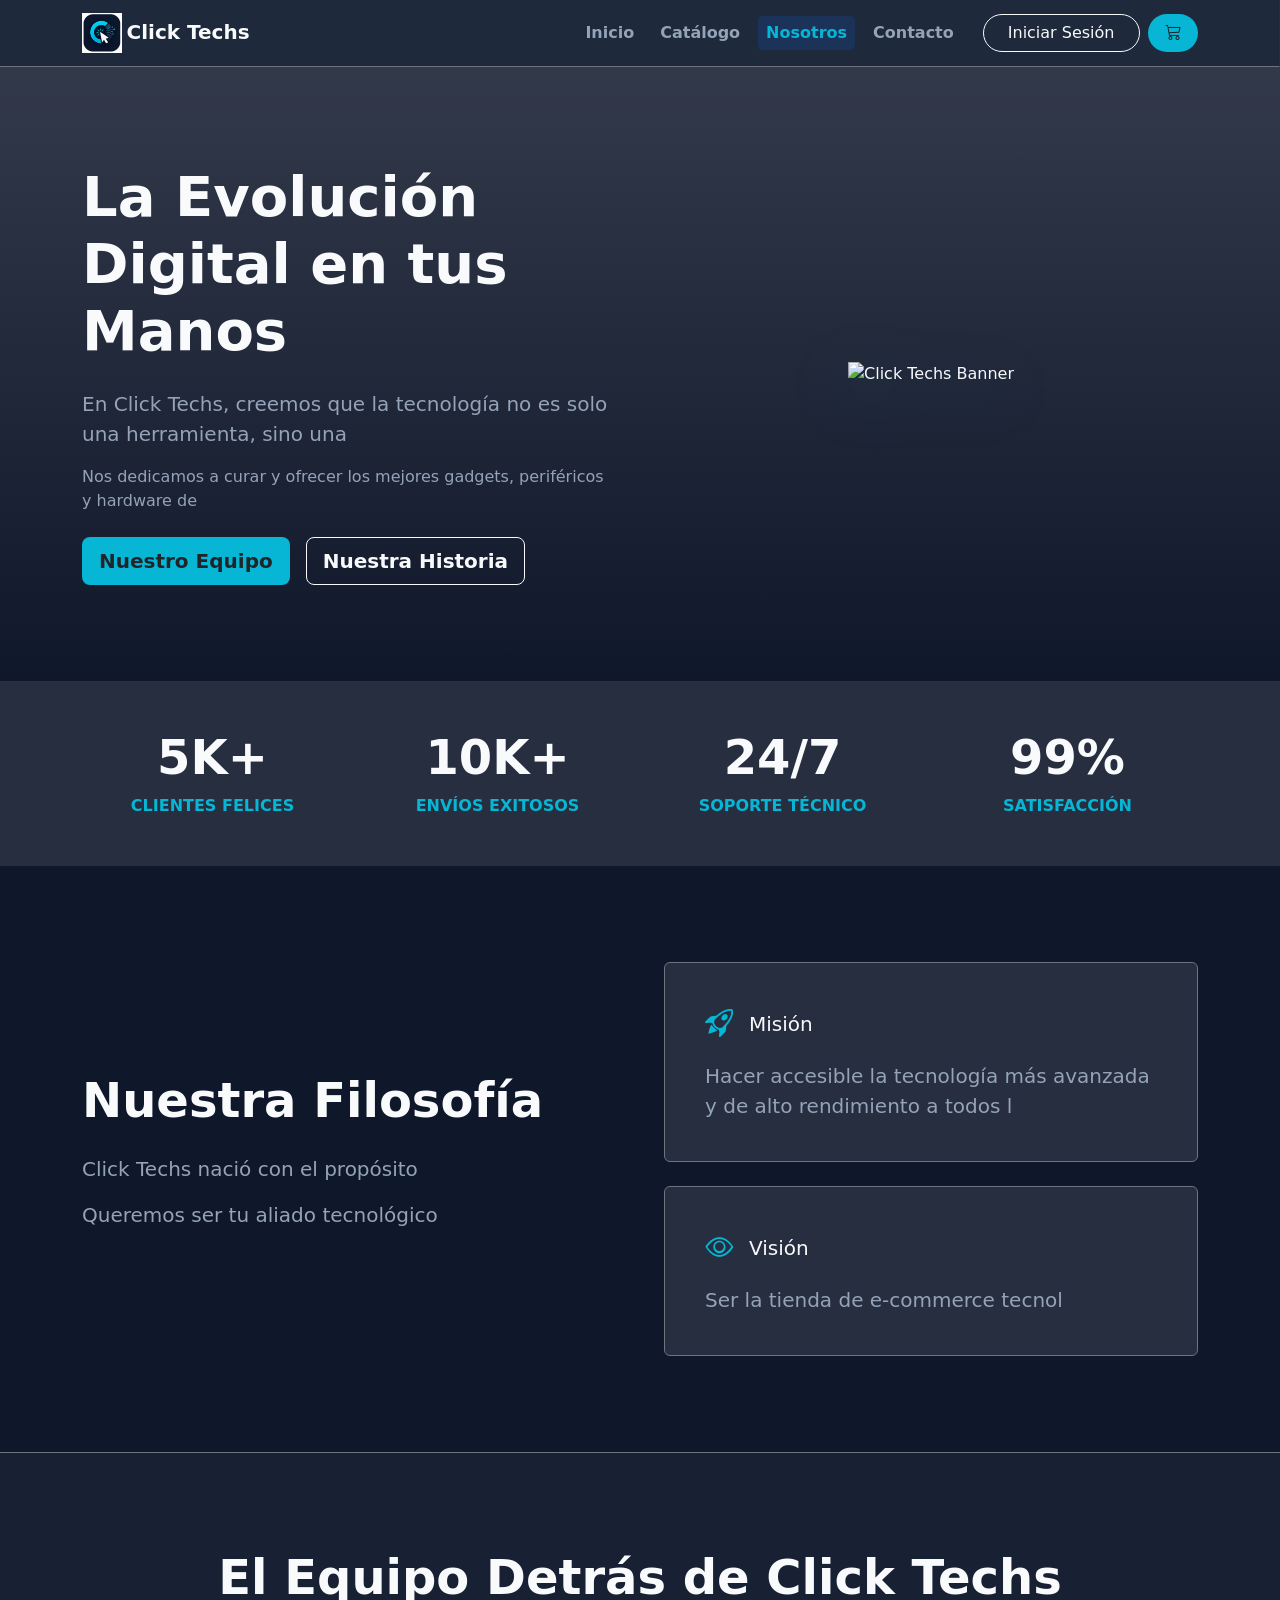
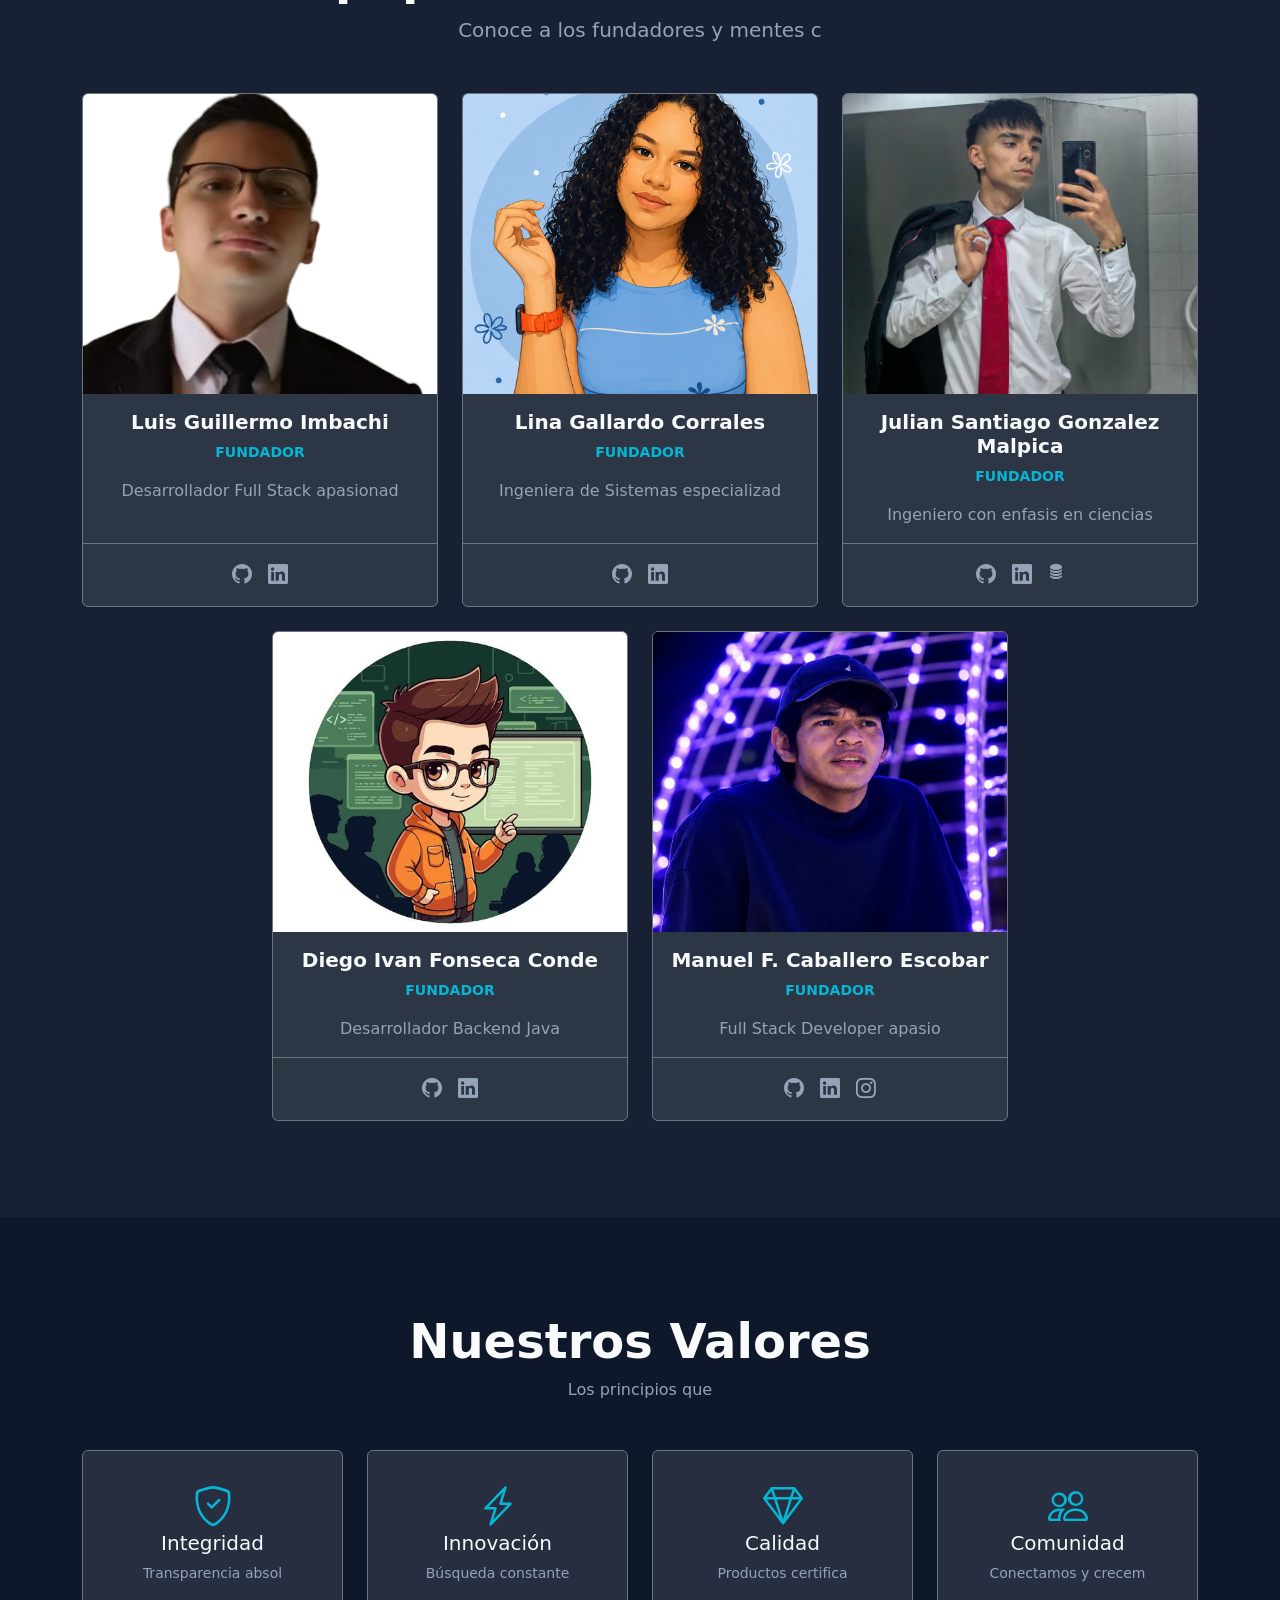
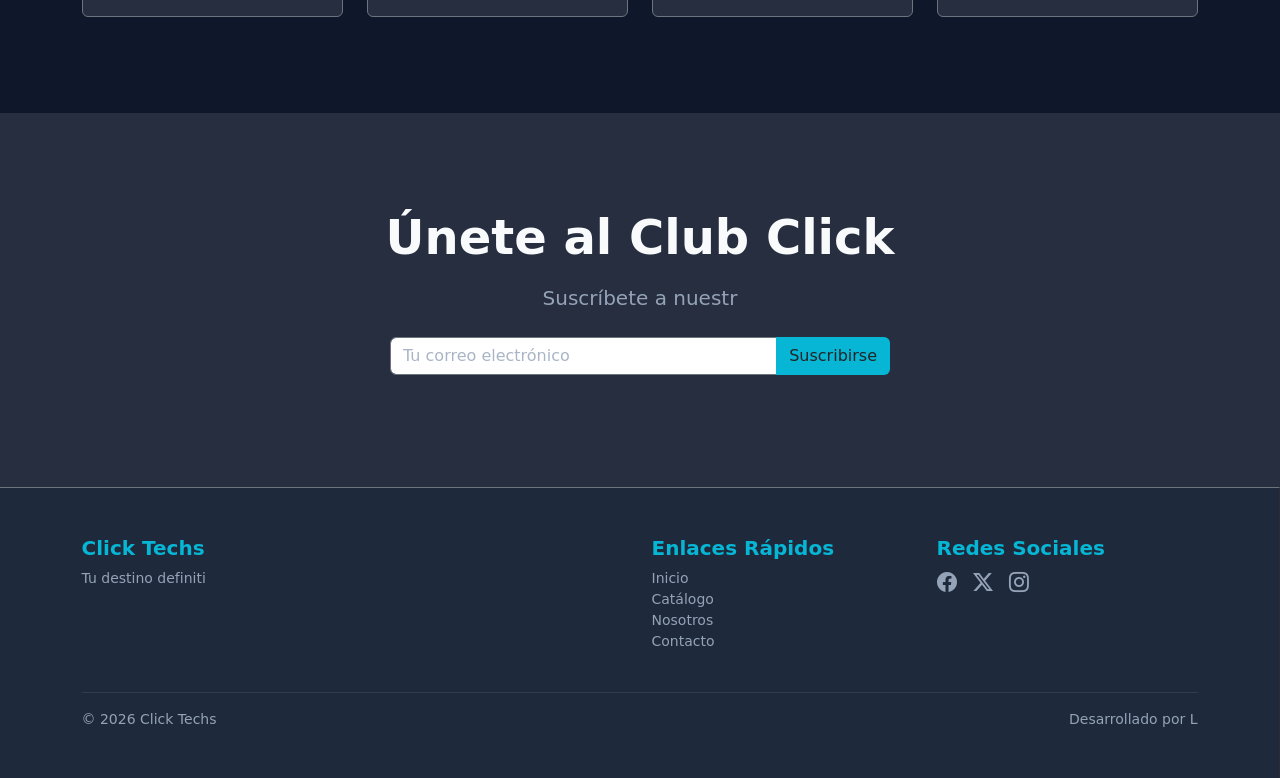
==== commit a655803d: "a" ====
--- a/html/about/index.html
+++ b/html/about/index.html
@@ -62,8 +62,8 @@
             <a href="#historia" class="btn btn-outline-light btn-lg fw-semibold">Nuestra Historia</a>
           </div>
         </div>
-        <div class="col-lg-6">
-          <img src="../../img/logo1.png" alt="Click Techs Banner" class="img-fluid rounded-4 shadow-lg border border-secondary">
+        <div class="col-lg-6 text-center">
+          <img src="../../img/logo1_sin_fondo.png" alt="Click Techs Banner" class="img-fluid" style="max-height: 450px; filter: drop-shadow(0 15px 30px rgba(6, 182, 212, 0.25));">
         </div>
       </div>
     </div>
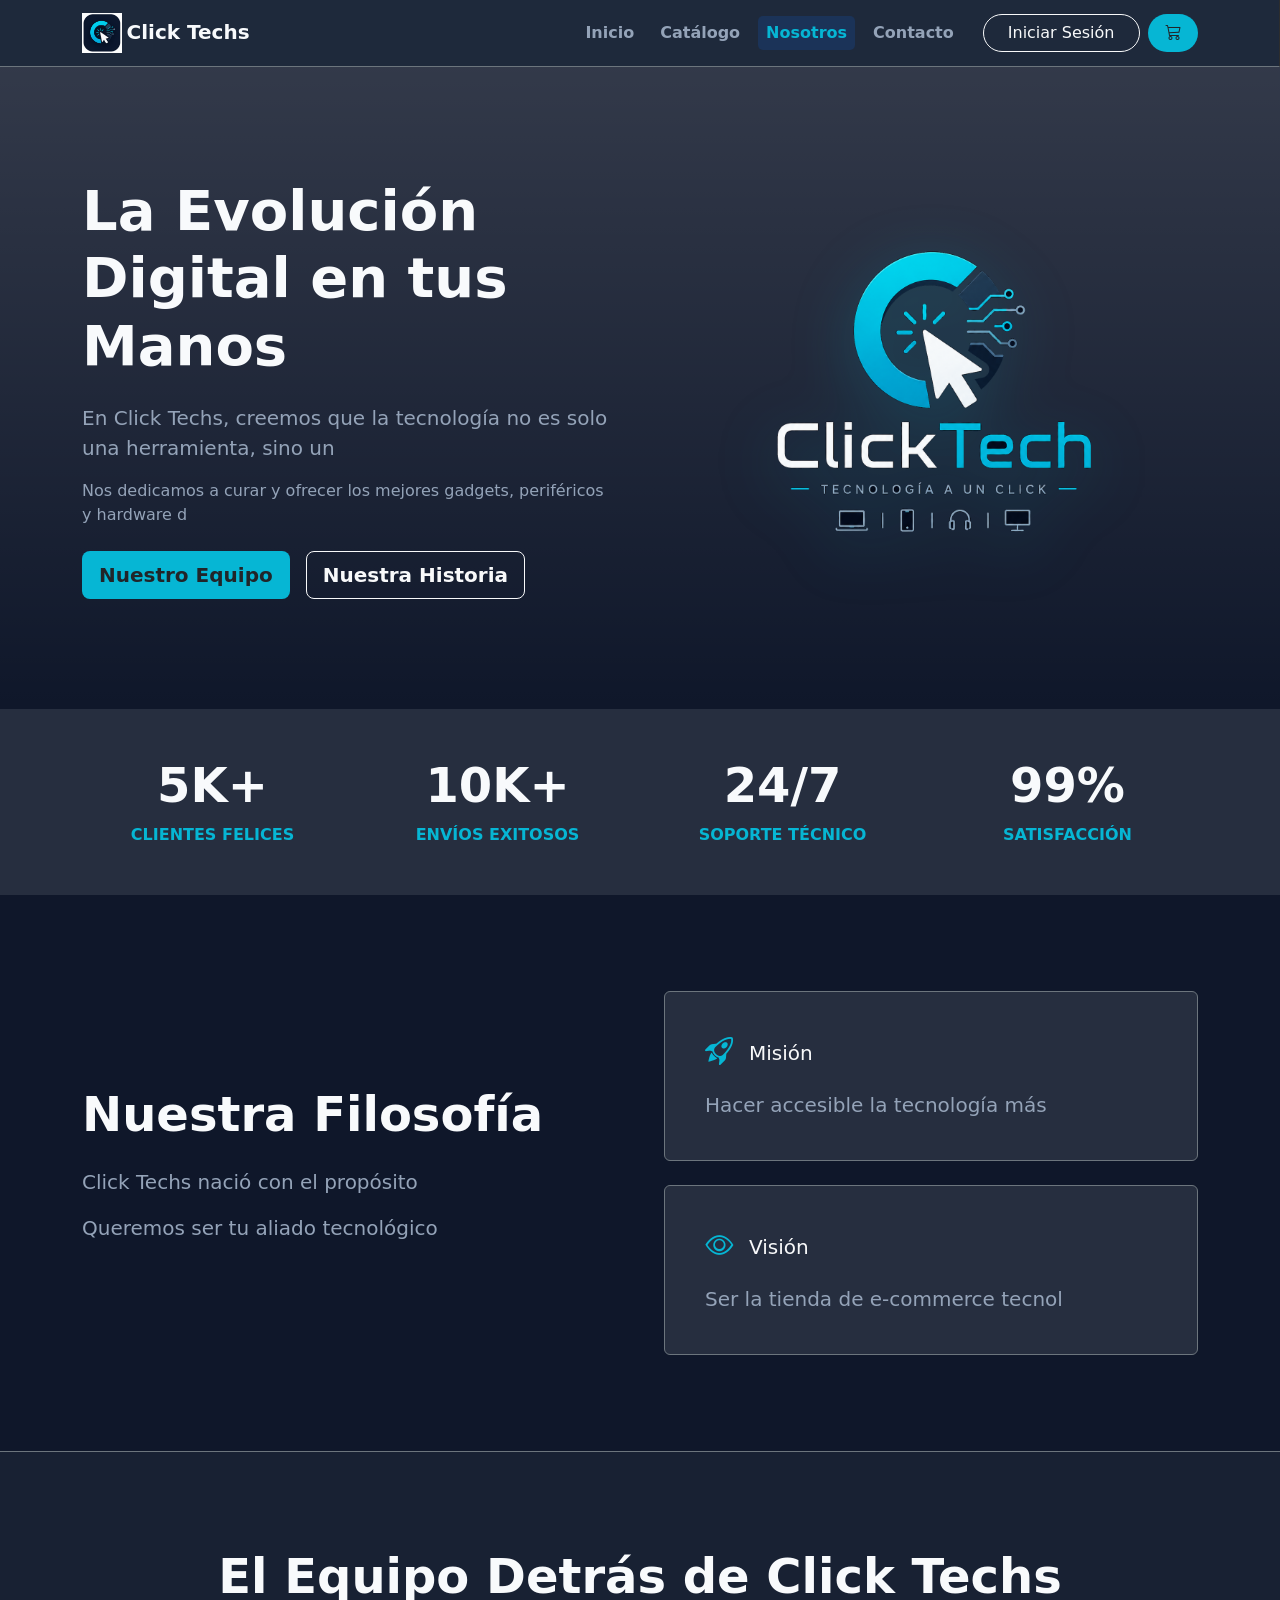
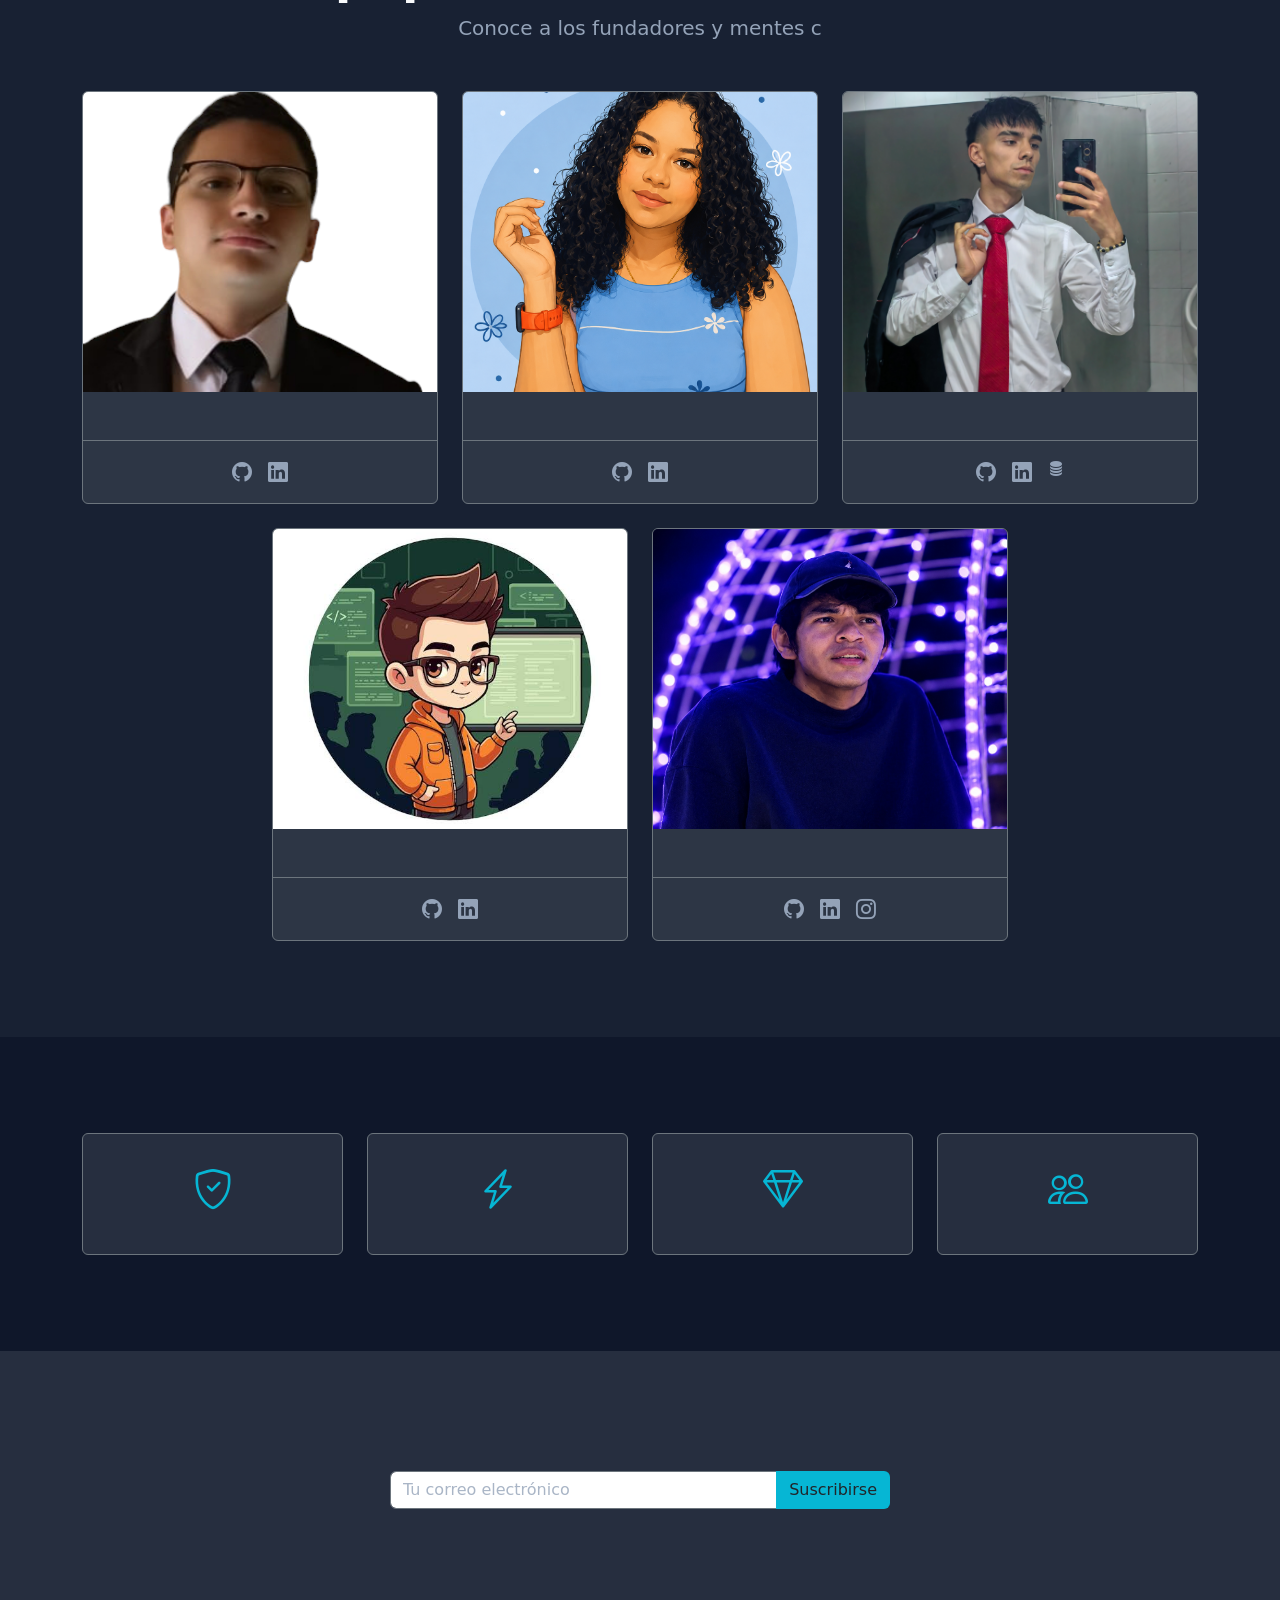
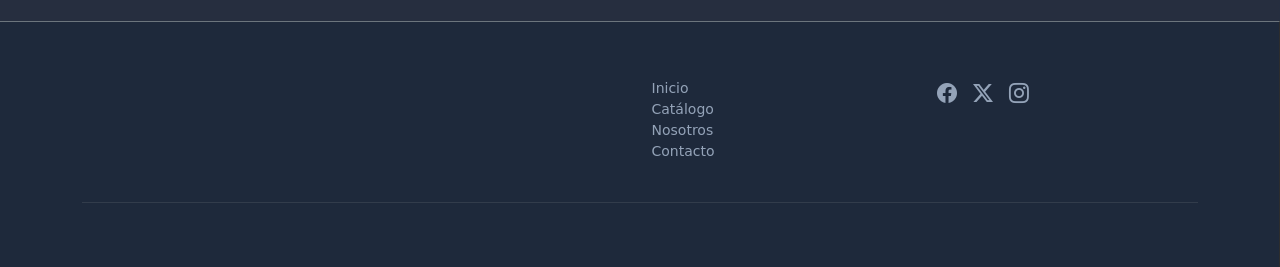
==== commit c46c71e1: "prueba003" ====
--- a/html/about/index.html
+++ b/html/about/index.html
@@ -348,9 +348,11 @@
     </div>
   </footer>
   <script src="https://cdn.jsdelivr.net/npm/bootstrap@5.3.3/dist/js/bootstrap.bundle.min.js"></script>
+  <script src="../../js/config.js"></script>
   <script src="../../data/productos.js"></script>
   <script src="../../js/carrito.js"></script>
   <script src="../../js/script.js"></script>
   <script src="../../js/sesion.js"></script>
+
 </body>
 </html>
